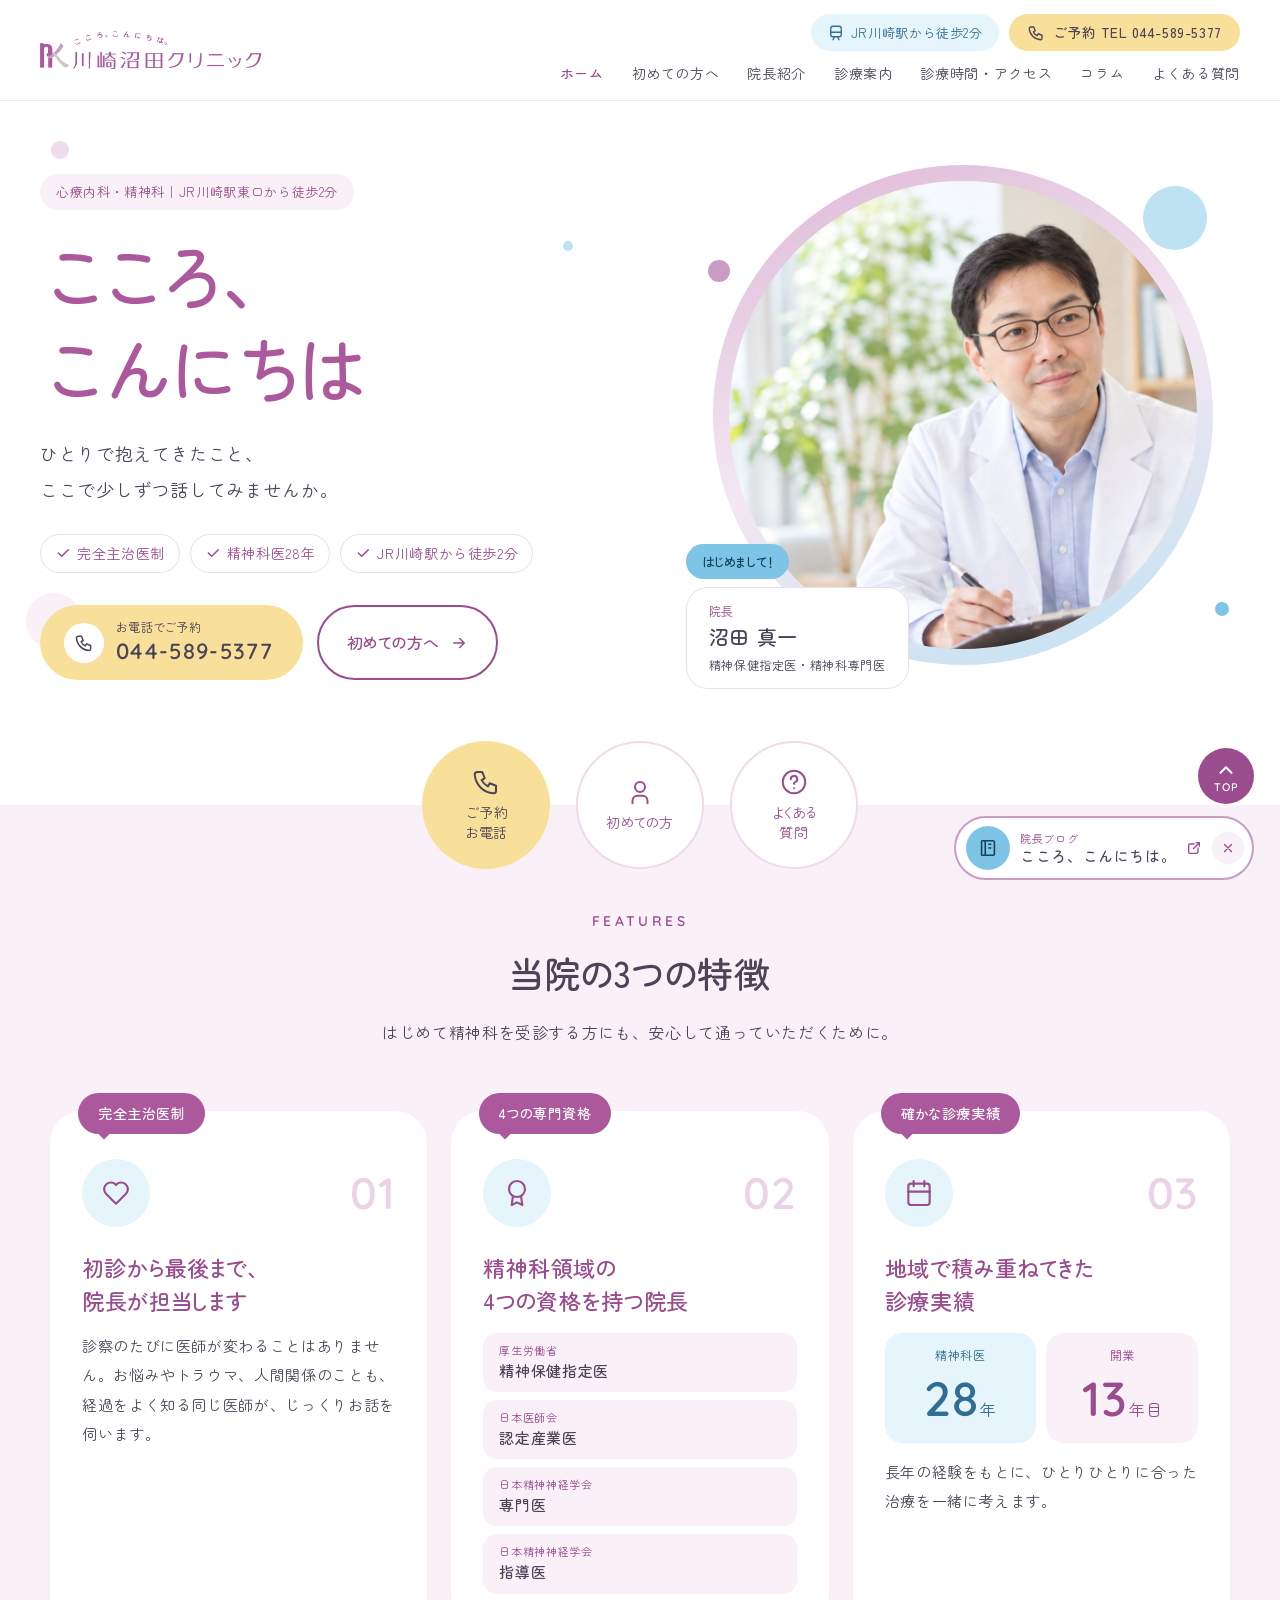
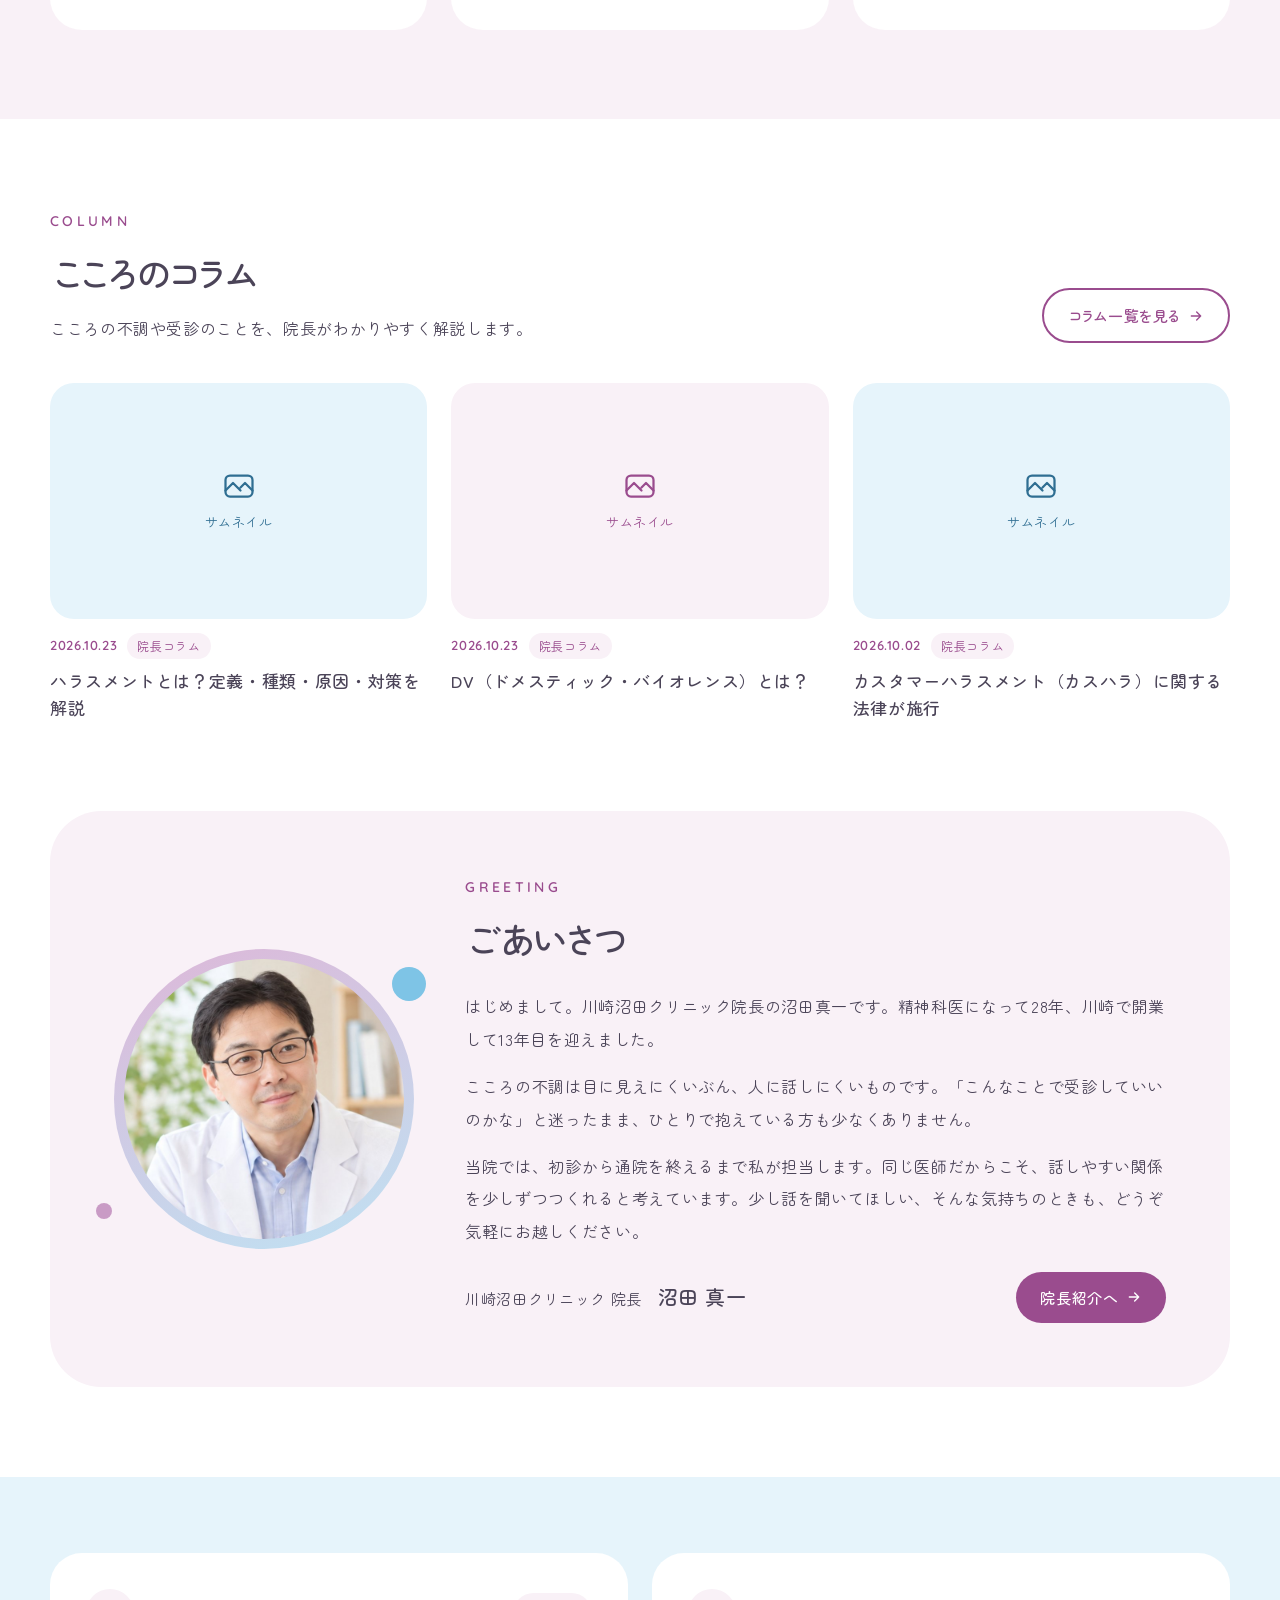
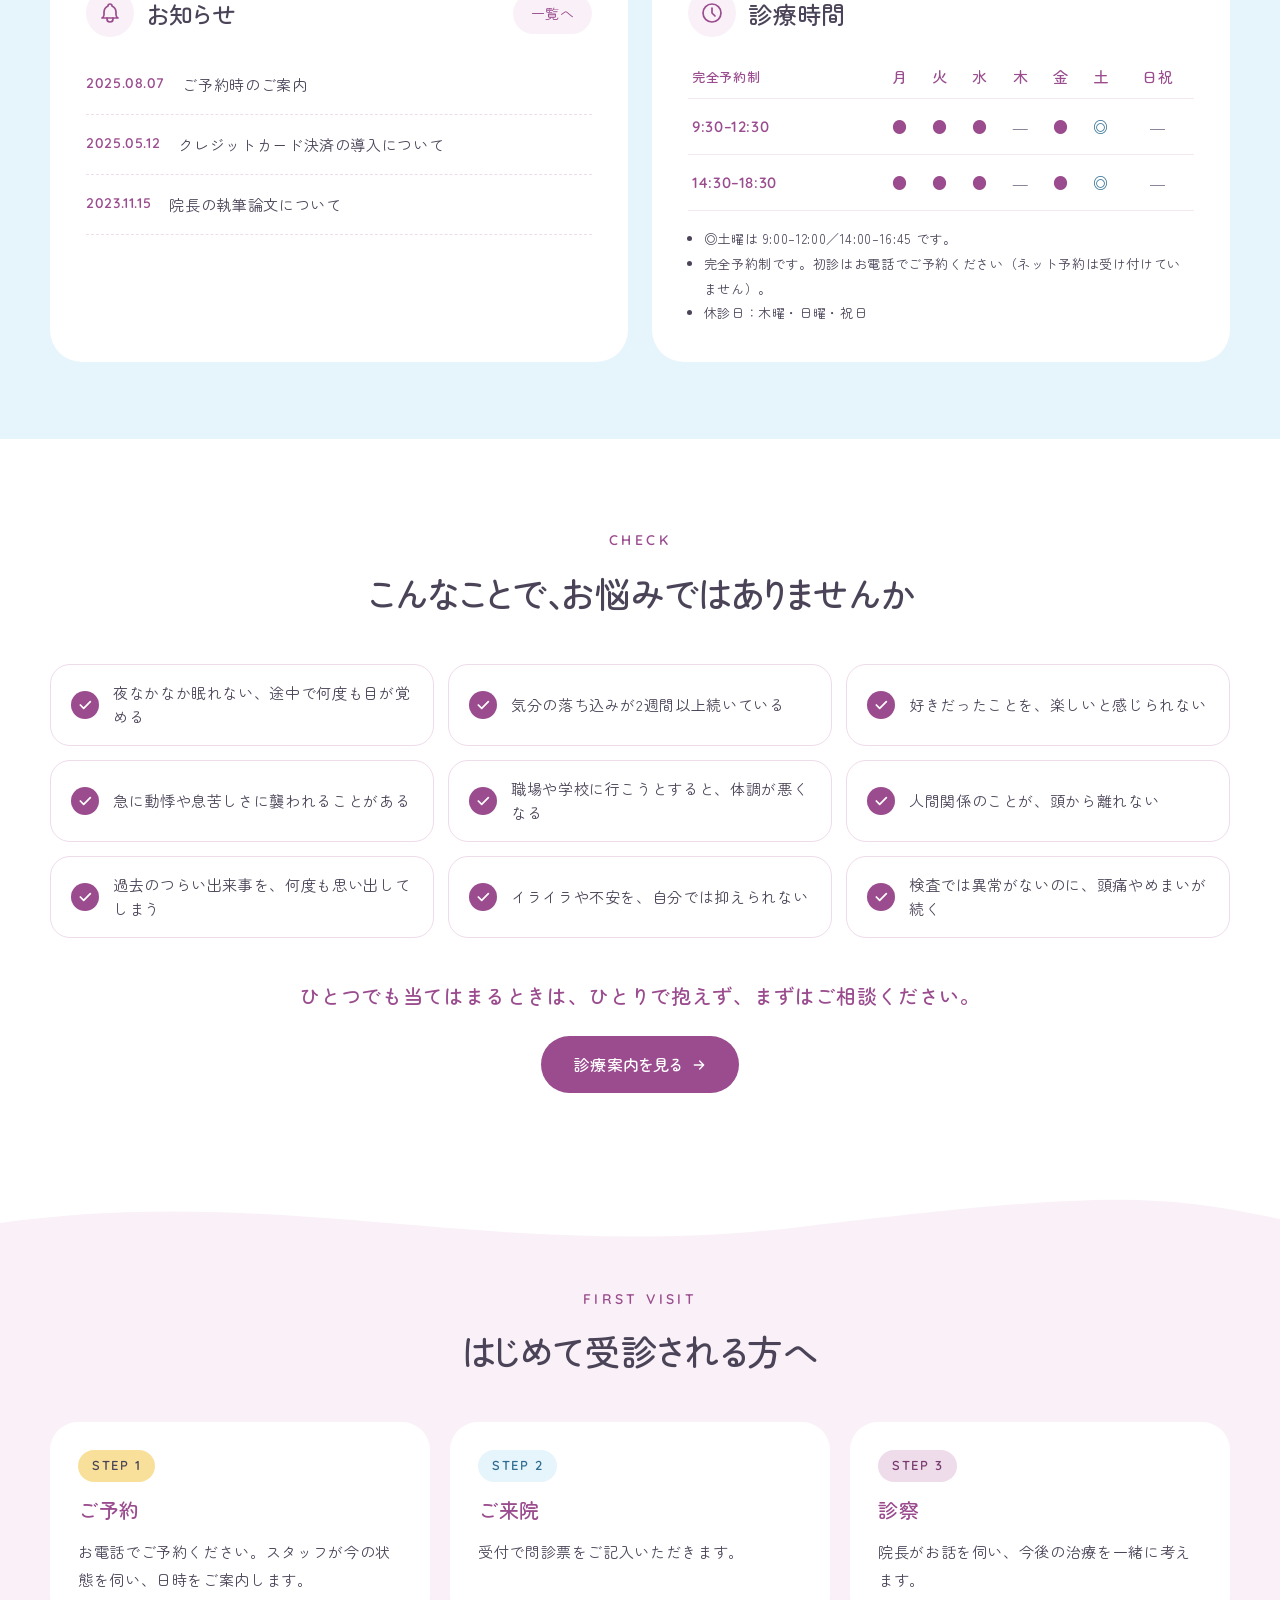
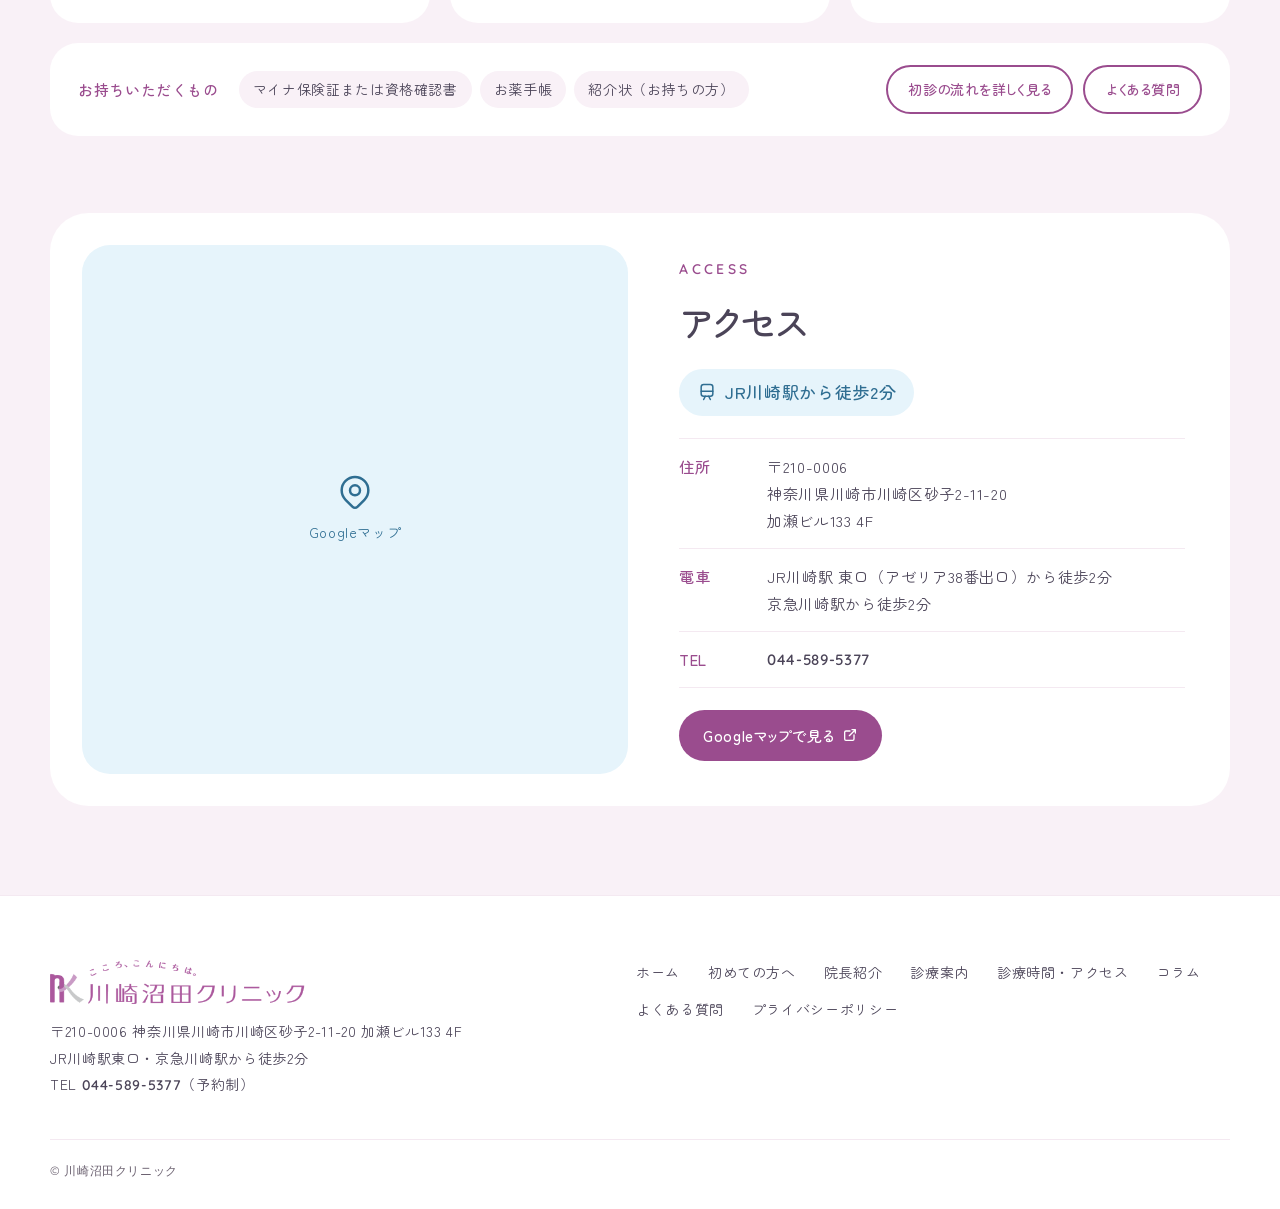
==== 001/index.html @ 69d173a0 "川崎沼田クリニック TOPページ デザイン案（001・004）を追加 Co-Authored-By: Claude Opus 5.5 <noreply@anthropic.com> Claude-Se" ====
<!doctype html>
<html lang="ja">
<head>
<meta charset="utf-8">
<meta name="viewport" content="width=device-width, initial-scale=1">
<meta name="robots" content="noindex, nofollow">
<title>川崎沼田デザイン001｜川崎沼田クリニック TOPページ案</title>
<link rel="preconnect" href="https://fonts.googleapis.com">
<link rel="stylesheet" href="https://fonts.googleapis.com/css2?family=Zen+Maru+Gothic:wght@400;500;700&amp;family=Quicksand:wght@500;600&amp;display=swap">
<style>
body{margin:0}
a{color:#9A4C8E}a:hover{color:#7A3B70}
.pc-only{display:flex}
.sp-only{display:none}
@container (max-width: 760px){.pc-only{display:none}.sp-only{display:inline-flex}}
.sw{position:relative;overflow:hidden;isolation:isolate;transition:color .35s ease,border-color .35s ease,box-shadow .35s ease}
.sw::before{content:"";position:absolute;inset:0;z-index:-1;background:#9A4C8E;border-radius:inherit;transform:scaleX(0);transform-origin:left center;transition:transform .45s cubic-bezier(.6,0,.2,1)}
.sw:hover::before,.sw:focus-visible::before{transform:scaleX(1)}
.sw:hover,.sw:focus-visible{color:#FFFFFF !important;border-color:#9A4C8E !important}
.sw-light::before{background:#FFFFFF}
.sw-light:hover,.sw-light:focus-visible{color:#9A4C8E !important;box-shadow:inset 0 0 0 2px #9A4C8E}
.arw,.arw-ext,.arw-up{transition:transform .35s ease}
.sw:hover .arw,.sw:focus-visible .arw{transform:translateX(6px)}
.sw:hover .arw-ext,.sw:focus-visible .arw-ext{transform:translate(3px,-3px)}
.sw:hover .arw-up,.sw:focus-visible .arw-up{transform:translateY(-4px)}
@media (prefers-reduced-motion: reduce){.sw::before,.sw,.arw,.arw-ext,.arw-up{transition:none}}
</style>
</head>
<body>
<div id="top" style="container-type: inline-size; font-family: 'Zen Maru Gothic', sans-serif; color: #4B4458; background: #FFFFFF; overflow-x: clip; line-height: 1.8; letter-spacing: 0.04em">

<header style="position: sticky; top: 0; z-index: 30; background: rgba(255,255,255,0.96); border-bottom: 1px solid #F4E9F1">
<div style="max-width: 1240px; margin: 0 auto; padding: 14px clamp(16px, 4cqi, 40px); display: flex; align-items: center; justify-content: space-between; gap: 16px">
<a href="#" style="display: flex; align-items: center; text-decoration: none; flex: 0 1 auto; min-width: 0"><img src="assets/img/logo.webp" alt="川崎沼田クリニック" style="display: block; height: clamp(34px, 3cqi, 44px); width: auto; max-width: 62cqi"></a>
<div class="pc-only" style="flex-direction: column; align-items: flex-end; gap: 10px">
<div style="display: flex; gap: 10px">
<span style="display: inline-flex; align-items: center; gap: 6px; padding: 6px 16px; border-radius: 999px; background: #E6F4FB; font-size: 13px; color: #2F6E92">
<svg width="18" height="18" viewBox="0 0 24 24" fill="none" stroke="currentColor" stroke-width="1.8" stroke-linecap="round" stroke-linejoin="round" aria-hidden="true"><rect x="5" y="3" width="14" height="14" rx="3"></rect><path d="M5 11h14"></path><path d="M8 21l2-4M16 21l-2-4"></path></svg>
JR川崎駅から徒歩2分</span>
<a class="sw" href="tel:0445895377" style="display: inline-flex; align-items: center; gap: 8px; padding: 6px 18px; border-radius: 999px; background: #F9E09A; font-size: 14px; font-weight: 500; color: #4B4458; text-decoration: none">
<svg width="18" height="18" viewBox="0 0 24 24" fill="none" stroke="currentColor" stroke-width="1.8" stroke-linecap="round" stroke-linejoin="round" aria-hidden="true"><path d="M5 4h4l2 5l-2.5 1.5a11 11 0 0 0 5 5l1.5-2.5l5 2v4a2 2 0 0 1-2 2a16 16 0 0 1-15-15a2 2 0 0 1 2-2"></path></svg>
<span style="white-space: nowrap">ご<span style="margin-right: -0.02em">予</span><span style="margin-right: -0.02em">約</span> TEL 044-589-5377</span></a>
</div>
<nav aria-label="グローバルナビ" style="display: flex; gap: 28px; font-size: 14px">
<a href="#" style="color: #9A4C8E; text-decoration: none; font-weight: 500">ホーム</a>
<a href="#" style="color: #4B4458; text-decoration: none">初めての方へ</a>
<a href="#" style="color: #4B4458; text-decoration: none">院長紹介</a>
<a href="#" style="color: #4B4458; text-decoration: none">診療案内</a>
<a href="#" style="color: #4B4458; text-decoration: none">診療時間・アクセス</a>
<a href="#" style="color: #4B4458; text-decoration: none">コラム</a>
<a href="#" style="color: #4B4458; text-decoration: none">よくある質問</a>
</nav>
</div>
<div class="sp-only" style="align-items: center; gap: 8px">
<a class="sw" href="tel:0445895377" aria-label="電話で予約する" style="width: 44px; height: 44px; border-radius: 50%; background: #F9E09A; color: #4B4458; display: flex; align-items: center; justify-content: center">
<svg width="20" height="20" viewBox="0 0 24 24" fill="none" stroke="currentColor" stroke-width="1.8" stroke-linecap="round" stroke-linejoin="round" aria-hidden="true"><path d="M5 4h4l2 5l-2.5 1.5a11 11 0 0 0 5 5l1.5-2.5l5 2v4a2 2 0 0 1-2 2a16 16 0 0 1-15-15a2 2 0 0 1 2-2"></path></svg>
</a>
<button type="button" aria-label="メニューを開く" style="width: 44px; height: 44px; border-radius: 50%; border: 0; background: #9A4C8E; color: #FFFFFF; display: flex; align-items: center; justify-content: center; cursor: pointer">
<svg width="20" height="20" viewBox="0 0 24 24" fill="none" stroke="currentColor" stroke-width="1.8" stroke-linecap="round" stroke-linejoin="round" aria-hidden="true"><path d="M4 7h16M4 12h16M4 17h16"></path></svg>
</button>
</div>
</div>
</header>

<section style="position: relative; padding: clamp(36px, 5cqi, 64px) 0 0">
<span aria-hidden="true" style="position: absolute; top: 40px; left: 4%; width: 18px; height: 18px; border-radius: 50%; background: #EEDCEA"></span>
<span aria-hidden="true" style="position: absolute; top: 140px; left: 44%; width: 10px; height: 10px; border-radius: 50%; background: #BFE2F3"></span>
<span aria-hidden="true" style="position: absolute; bottom: 220px; left: 2%; width: 56px; height: 56px; border-radius: 50%; background: #F9F1F7"></span>
<div style="max-width: 1240px; margin: 0 auto; padding: 0 clamp(20px, 4cqi, 40px); display: flex; flex-wrap: wrap-reverse; align-items: center; gap: clamp(28px, 4cqi, 56px)">
<div style="flex: 1 1 460px; min-width: 0; position: relative; z-index: 1">
<p style="margin: 0 0 18px; display: inline-flex; align-items: center; gap: 8px; padding: 6px 16px; border-radius: 999px; background: #F9F1F7; font-size: 13px; color: #9A4C8E">心療内科・精神科｜JR川崎駅東口から徒歩2分</p>
<h1 style="margin: 0; font-size: clamp(44px, 5.6cqi, 80px); font-weight: 500; line-height: 1.3; color: #AB589D; letter-spacing: 0.06em"><span style="display: inline-block; white-space: nowrap"><span><span style="margin-right: -0.13em">こ</span><span style="margin-left: -0.13em; margin-right: -0.13em">こ</span><span style="margin-left: -0.11em; margin-right: -0.12em">ろ</span><span style="margin-left: -0.03em; margin-right: -0.65em">、</span></span></span><br><span style="display: inline-block; white-space: nowrap"><span><span style="margin-right: -0.13em">こ</span><span style="margin-left: -0.06em; margin-right: -0.06em">ん</span><span style="margin-left: -0.09em; margin-right: -0.07em">に</span><span style="margin-left: -0.07em; margin-right: -0.12em">ち</span><span style="margin-left: -0.07em; margin-right: -0.05em">は</span></span></span></h1>
<p style="margin: 22px 0 0; font-size: clamp(16px, 1.4cqi, 19px); line-height: 2">ひとりで抱えてきたこと、<br>ここで少しずつ話してみませんか。</p>
<ul style="list-style: none; margin: 26px 0 0; padding: 0; display: flex; flex-wrap: wrap; gap: 10px">
<li style="display: inline-flex; align-items: center; gap: 6px; padding: 6px 14px; border-radius: 999px; background: #FFFFFF; border: 1.5px solid #EEDCEA; font-size: 14px; color: #9A4C8E"><svg width="16" height="16" viewBox="0 0 24 24" fill="none" stroke="currentColor" stroke-width="2.2" stroke-linecap="round" stroke-linejoin="round" aria-hidden="true"><path d="M5 12l5 5l10-10"></path></svg>完全主治医制</li>
<li style="display: inline-flex; align-items: center; gap: 6px; padding: 6px 14px; border-radius: 999px; background: #FFFFFF; border: 1.5px solid #EEDCEA; font-size: 14px; color: #9A4C8E"><svg width="16" height="16" viewBox="0 0 24 24" fill="none" stroke="currentColor" stroke-width="2.2" stroke-linecap="round" stroke-linejoin="round" aria-hidden="true"><path d="M5 12l5 5l10-10"></path></svg>精神科医28年</li>
<li style="display: inline-flex; align-items: center; gap: 6px; padding: 6px 14px; border-radius: 999px; background: #FFFFFF; border: 1.5px solid #EEDCEA; font-size: 14px; color: #9A4C8E"><svg width="16" height="16" viewBox="0 0 24 24" fill="none" stroke="currentColor" stroke-width="2.2" stroke-linecap="round" stroke-linejoin="round" aria-hidden="true"><path d="M5 12l5 5l10-10"></path></svg>JR川崎駅から徒歩2分</li>
</ul>
<div style="margin-top: 32px; display: flex; flex-wrap: wrap; gap: 14px">
<a class="sw" href="tel:0445895377" style="display: inline-flex; align-items: center; gap: 12px; padding: 14px 30px 14px 24px; border-radius: 999px; background: #F9E09A; color: #4B4458; text-decoration: none">
<span style="width: 40px; height: 40px; border-radius: 50%; background: #FFFFFF; color: #4B4458; display: flex; align-items: center; justify-content: center"><svg width="20" height="20" viewBox="0 0 24 24" fill="none" stroke="currentColor" stroke-width="1.8" stroke-linecap="round" stroke-linejoin="round" aria-hidden="true"><path d="M5 4h4l2 5l-2.5 1.5a11 11 0 0 0 5 5l1.5-2.5l5 2v4a2 2 0 0 1-2 2a16 16 0 0 1-15-15a2 2 0 0 1 2-2"></path></svg></span>
<span style="display: flex; flex-direction: column; line-height: 1.4"><span style="font-size: 12px"><span style="white-space: nowrap"><span style="margin-right: -0.05em">お</span>電話<span style="margin-left: -0.06em">で</span><span style="margin-left: -0.12em">ご</span><span style="margin-right: -0.02em">予</span><span style="margin-right: -0.02em">約</span></span></span><span style="font-family: 'Quicksand', sans-serif; font-size: 22px; font-weight: 600; letter-spacing: 0.06em">044-589-5377</span></span>
</a>
<a class="sw" href="#" style="display: inline-flex; align-items: center; gap: 10px; padding: 14px 28px; border-radius: 999px; border: 2px solid #9A4C8E; color: #9A4C8E; text-decoration: none; font-size: 16px; font-weight: 500"><span style="white-space: nowrap"><span style="margin-right: -0.02em">初</span><span style="margin-left: -0.06em; margin-right: -0.07em">め</span><span style="margin-left: -0.06em; margin-right: -0.09em">て</span><span style="margin-left: -0.05em; margin-right: -0.06em">の</span>方<span style="margin-left: -0.02em; margin-right: -0.02em">へ</span></span><svg class="arw" width="18" height="18" viewBox="0 0 24 24" fill="none" stroke="currentColor" stroke-width="2" stroke-linecap="round" stroke-linejoin="round" aria-hidden="true"><path d="M5 12h14M13 18l6-6M13 6l6 6"></path></svg></a>
</div>
</div>
<div style="flex: 1 1 420px; min-width: 0; position: relative; display: flex; justify-content: center; padding-bottom: 24px">
<span aria-hidden="true" style="position: absolute; top: 4%; right: 6%; width: 64px; height: 64px; border-radius: 50%; background: #BFE2F3"></span>
<span aria-hidden="true" style="position: absolute; top: 18%; left: 4%; width: 22px; height: 22px; border-radius: 50%; background: #C99BC5"></span>
<span aria-hidden="true" style="position: absolute; bottom: 14%; right: 2%; width: 14px; height: 14px; border-radius: 50%; background: #7EC4E6"></span>
<div style="width: min(500px, 100%); aspect-ratio: 1 / 1; border-radius: 50%; background: linear-gradient(160deg, #DDB7D8 0%, #F4E7F2 50%, #BFE2F3 100%); padding: 16px; box-sizing: border-box">
<img src="assets/img/director-fv.jpg" alt="院長 沼田真一の写真" style="display: block; width: 100%; height: 100%; border-radius: 50%; object-fit: cover; object-position: 50% 30%">
</div>
<div style="position: absolute; left: 0; bottom: 0; display: flex; flex-direction: column; align-items: flex-start; gap: 8px">
<span style="position: relative; padding: 6px 16px; border-radius: 999px; background: #7EC4E6; color: #17405A; font-size: 13px; font-weight: 500"><span style="white-space: nowrap"><span style="margin-right: -0.05em">は</span><span style="margin-left: -0.20em; margin-right: -0.10em">じ</span><span style="margin-left: -0.06em; margin-right: -0.07em">め</span><span style="margin-left: -0.15em; margin-right: -0.14em">ま</span><span style="margin-left: -0.20em; margin-right: -0.10em">し</span><span style="margin-left: -0.06em; margin-right: -0.09em">て</span><span style="margin-left: -0.31em; margin-right: -0.31em">！</span></span></span>
<div style="padding: 14px 22px; border-radius: 22px; background: #FFFFFF; border: 1.5px solid #EEDCEA; line-height: 1.5">
<p style="margin: 0; font-size: 12px; color: #9A4C8E">院長</p>
<p style="margin: 2px 0 0; font-size: 20px; font-weight: 500">沼田 真一</p>
<p style="margin: 4px 0 0; font-size: 12px">精神保健指定医・精神科専門医</p>
</div>
</div>
</div>
</div>
<nav aria-label="よく使うリンク" style="position: relative; z-index: 2; margin: clamp(36px, 4cqi, 56px) 0 0; padding: 0 16px; display: flex; justify-content: center; gap: clamp(12px, 2cqi, 28px); background: linear-gradient(to bottom, #FFFFFF 50%, #F9F1F7 50%)">
<a class="sw" href="tel:0445895377" style="width: clamp(100px, 10cqi, 140px); aspect-ratio: 1 / 1; border-radius: 50%; background: #F9E09A; color: #4B4458; text-decoration: none; display: flex; flex-direction: column; align-items: center; justify-content: center; gap: 6px; font-size: clamp(12px, 1.1cqi, 15px); line-height: 1.4; text-align: center">
<svg width="30" height="30" viewBox="0 0 24 24" fill="none" stroke="currentColor" stroke-width="1.6" stroke-linecap="round" stroke-linejoin="round" aria-hidden="true"><path d="M5 4h4l2 5l-2.5 1.5a11 11 0 0 0 5 5l1.5-2.5l5 2v4a2 2 0 0 1-2 2a16 16 0 0 1-15-15a2 2 0 0 1 2-2"></path></svg><span style="display: block; text-align: center; line-height: 1.4"><span style="white-space: nowrap">ご<span style="margin-right: -0.02em">予</span><span style="margin-right: -0.02em">約</span></span><br><span style="white-space: nowrap"><span style="margin-right: -0.05em">お</span>電話</span></span></a>
<a class="sw" href="#" style="width: clamp(100px, 10cqi, 140px); aspect-ratio: 1 / 1; border-radius: 50%; background: #FFFFFF; border: 2px solid #EEDCEA; color: #9A4C8E; text-decoration: none; display: flex; flex-direction: column; align-items: center; justify-content: center; gap: 6px; font-size: clamp(12px, 1.1cqi, 15px); line-height: 1.4; text-align: center; box-sizing: border-box">
<svg width="30" height="30" viewBox="0 0 24 24" fill="none" stroke="currentColor" stroke-width="1.6" stroke-linecap="round" stroke-linejoin="round" aria-hidden="true"><circle cx="12" cy="8" r="4"></circle><path d="M6 21v-2a4 4 0 0 1 4-4h4a4 4 0 0 1 4 4v2"></path></svg><span style="white-space: nowrap"><span style="margin-right: -0.02em">初</span><span style="margin-left: -0.06em; margin-right: -0.07em">め</span><span style="margin-left: -0.06em; margin-right: -0.09em">て</span><span style="margin-left: -0.05em; margin-right: -0.06em">の</span>方</span></a>
<a class="sw" href="#" style="width: clamp(100px, 10cqi, 140px); aspect-ratio: 1 / 1; border-radius: 50%; background: #FFFFFF; border: 2px solid #EEDCEA; color: #9A4C8E; text-decoration: none; display: flex; flex-direction: column; align-items: center; justify-content: center; gap: 6px; font-size: clamp(12px, 1.1cqi, 15px); line-height: 1.4; text-align: center; box-sizing: border-box">
<svg width="30" height="30" viewBox="0 0 24 24" fill="none" stroke="currentColor" stroke-width="1.6" stroke-linecap="round" stroke-linejoin="round" aria-hidden="true"><circle cx="12" cy="12" r="9"></circle><path d="M12 17v.01M12 13.5a1.5 1.5 0 0 1 1-1.4a2.6 2.6 0 1 0-3.6-2.4"></path></svg><span style="display: block; text-align: center; line-height: 1.4"><span style="white-space: nowrap"><span style="margin-right: -0.11em">よ</span><span style="margin-left: -0.20em; margin-right: -0.22em">く</span><span style="margin-left: -0.06em; margin-right: -0.06em">あ</span><span style="margin-left: -0.12em; margin-right: -0.14em">る</span></span><br><span style="white-space: nowrap">質<span style="margin-left: -0.02em; margin-right: -0.02em">問</span></span></span></a>
</nav>
</section>

<section style="background: #F9F1F7; padding: 40px 0 clamp(72px, 7cqi, 112px)">
<div style="max-width: 1180px; margin: 0 auto; padding: 0 clamp(20px, 4cqi, 40px)">
<div style="text-align: center">
<p style="margin: 0; font-family: 'Quicksand', sans-serif; font-size: 14px; font-weight: 600; letter-spacing: 0.24em; color: #9A4C8E">FEATURES</p>
<h2 style="margin: 6px 0 0; font-size: clamp(26px, 2.8cqi, 38px); font-weight: 500; color: #4B4458"><span><span style="margin-right: -0.04em">当</span><span style="margin-left: -0.02em">院</span><span style="margin-left: -0.05em; margin-right: -0.06em">の</span>3<span style="margin-left: -0.04em; margin-right: -0.07em">つ</span><span style="margin-left: -0.05em; margin-right: -0.06em">の</span>特徴</span></h2>
<p style="margin: 14px 0 0; font-size: 16px">はじめて精神科を受診する方にも、安心して通っていただくために。</p>
</div>
<div style="margin-top: 64px; display: flex; flex-wrap: wrap; gap: 48px 24px">
<article style="flex: 1 1 300px; min-width: 0; position: relative; background: #FFFFFF; border-radius: 32px; padding: 48px 32px 36px">
<span style="position: absolute; top: -18px; left: 28px; padding: 8px 20px; border-radius: 999px; background: #AB589D; color: #FFFFFF; font-size: 14px; font-weight: 500"><span style="white-space: nowrap">完全主治<span style="margin-left: -0.02em">医</span><span style="margin-right: -0.02em">制</span></span></span>
<span aria-hidden="true" style="position: absolute; top: 14px; left: 48px; width: 12px; height: 12px; background: #AB589D; transform: rotate(45deg)"></span>
<div style="display: flex; align-items: center; justify-content: space-between">
<span style="width: 68px; height: 68px; border-radius: 50%; background: #E6F4FB; color: #9A4C8E; display: flex; align-items: center; justify-content: center"><svg width="32" height="32" viewBox="0 0 24 24" fill="none" stroke="currentColor" stroke-width="1.6" stroke-linecap="round" stroke-linejoin="round" aria-hidden="true"><path d="M19.5 12.6L12 20l-7.5-7.4A5 5 0 1 1 12 6a5 5 0 1 1 7.5 6.6"></path></svg></span>
<span style="font-family: 'Quicksand', sans-serif; font-size: 44px; font-weight: 600; color: #EBD3E7; line-height: 1">01</span>
</div>
<h3 style="margin: 24px 0 0; font-size: 22px; font-weight: 500; line-height: 1.5; color: #9A4C8E"><span><span style="margin-right: -0.02em">初</span>診<span style="margin-left: -0.04em; margin-right: -0.02em">か</span><span style="margin-left: -0.15em; margin-right: -0.13em">ら</span>最後<span style="margin-left: -0.15em; margin-right: -0.14em">ま</span><span style="margin-left: -0.06em">で</span><span style="margin-left: -0.03em; margin-right: -0.65em">、</span></span><br><span>院長<span style="margin-left: -0.04em">が</span>担<span style="margin-left: -0.03em; margin-right: -0.04em">当</span><span style="margin-left: -0.20em; margin-right: -0.10em">し</span><span style="margin-left: -0.15em; margin-right: -0.14em">ま</span><span style="margin-right: -0.02em">す</span></span></h3>
<p style="margin: 14px 0 0; font-size: 15px; line-height: 1.95">診察のたびに医師が変わることはありません。お悩みやトラウマ、人間関係のことも、経過をよく知る同じ医師が、じっくりお話を伺います。</p>
</article>
<article style="flex: 1 1 300px; min-width: 0; position: relative; background: #FFFFFF; border-radius: 32px; padding: 48px 32px 36px">
<span style="position: absolute; top: -18px; left: 28px; padding: 8px 20px; border-radius: 999px; background: #AB589D; color: #FFFFFF; font-size: 14px; font-weight: 500"><span style="white-space: nowrap">4<span style="margin-left: -0.04em; margin-right: -0.07em">つ</span><span style="margin-left: -0.05em; margin-right: -0.06em">の</span>専<span style="margin-left: -0.02em; margin-right: -0.02em">門</span>資格</span></span>
<span aria-hidden="true" style="position: absolute; top: 14px; left: 48px; width: 12px; height: 12px; background: #AB589D; transform: rotate(45deg)"></span>
<div style="display: flex; align-items: center; justify-content: space-between">
<span style="width: 68px; height: 68px; border-radius: 50%; background: #E6F4FB; color: #9A4C8E; display: flex; align-items: center; justify-content: center"><svg width="32" height="32" viewBox="0 0 24 24" fill="none" stroke="currentColor" stroke-width="1.6" stroke-linecap="round" stroke-linejoin="round" aria-hidden="true"><circle cx="12" cy="9" r="6"></circle><path d="M9 14.2L8 21l4-2l4 2l-1-6.8"></path></svg></span>
<span style="font-family: 'Quicksand', sans-serif; font-size: 44px; font-weight: 600; color: #EBD3E7; line-height: 1">02</span>
</div>
<h3 style="margin: 24px 0 0; font-size: 22px; font-weight: 500; line-height: 1.5; color: #9A4C8E"><span>精<span style="margin-right: -0.02em">神</span>科領域<span style="margin-left: -0.05em; margin-right: -0.06em">の</span></span><br><span>4<span style="margin-left: -0.04em; margin-right: -0.07em">つ</span><span style="margin-left: -0.05em; margin-right: -0.06em">の</span>資格<span style="margin-left: -0.07em; margin-right: -0.08em">を</span>持<span style="margin-left: -0.04em; margin-right: -0.07em">つ</span><span style="margin-left: -0.02em">院</span>長</span></h3>
<ul style="list-style: none; margin: 16px 0 0; padding: 0; display: flex; flex-direction: column; gap: 8px">
<li style="padding: 10px 16px; border-radius: 14px; background: #F9F1F7; line-height: 1.45"><span style="display: block; font-size: 11px; color: #9A4C8E">厚生労働省</span><span style="font-size: 15px; font-weight: 500">精神保健指定医</span></li>
<li style="padding: 10px 16px; border-radius: 14px; background: #F9F1F7; line-height: 1.45"><span style="display: block; font-size: 11px; color: #9A4C8E">日本医師会</span><span style="font-size: 15px; font-weight: 500">認定産業医</span></li>
<li style="padding: 10px 16px; border-radius: 14px; background: #F9F1F7; line-height: 1.45"><span style="display: block; font-size: 11px; color: #9A4C8E">日本精神神経学会</span><span style="font-size: 15px; font-weight: 500">専門医</span></li>
<li style="padding: 10px 16px; border-radius: 14px; background: #F9F1F7; line-height: 1.45"><span style="display: block; font-size: 11px; color: #9A4C8E">日本精神神経学会</span><span style="font-size: 15px; font-weight: 500">指導医</span></li>
</ul>
</article>
<article style="flex: 1 1 300px; min-width: 0; position: relative; background: #FFFFFF; border-radius: 32px; padding: 48px 32px 36px">
<span style="position: absolute; top: -18px; left: 28px; padding: 8px 20px; border-radius: 999px; background: #AB589D; color: #FFFFFF; font-size: 14px; font-weight: 500"><span style="white-space: nowrap">確<span style="margin-left: -0.04em; margin-right: -0.02em">か</span><span style="margin-left: -0.06em; margin-right: -0.08em">な</span>診療実績</span></span>
<span aria-hidden="true" style="position: absolute; top: 14px; left: 48px; width: 12px; height: 12px; background: #AB589D; transform: rotate(45deg)"></span>
<div style="display: flex; align-items: center; justify-content: space-between">
<span style="width: 68px; height: 68px; border-radius: 50%; background: #E6F4FB; color: #9A4C8E; display: flex; align-items: center; justify-content: center"><svg width="32" height="32" viewBox="0 0 24 24" fill="none" stroke="currentColor" stroke-width="1.6" stroke-linecap="round" stroke-linejoin="round" aria-hidden="true"><path d="M4 7a2 2 0 0 1 2-2h12a2 2 0 0 1 2 2v12a2 2 0 0 1-2 2H6a2 2 0 0 1-2-2z"></path><path d="M16 3v4M8 3v4M4 11h16"></path></svg></span>
<span style="font-family: 'Quicksand', sans-serif; font-size: 44px; font-weight: 600; color: #EBD3E7; line-height: 1">03</span>
</div>
<h3 style="margin: 24px 0 0; font-size: 22px; font-weight: 500; line-height: 1.5; color: #9A4C8E"><span>地域<span style="margin-left: -0.06em">で</span>積<span style="margin-left: -0.04em; margin-right: -0.04em">み</span>重<span style="margin-left: -0.02em; margin-right: -0.02em">ね</span><span style="margin-left: -0.06em; margin-right: -0.09em">て</span><span style="margin-left: -0.15em; margin-right: -0.16em">き</span><span style="margin-left: -0.07em; margin-right: -0.07em">た</span></span><br>診療実績</h3>
<div style="margin-top: 16px; display: flex; gap: 10px">
<div style="flex: 1 1 0; padding: 14px 10px; border-radius: 18px; background: #E6F4FB; text-align: center; line-height: 1.3">
<p style="margin: 0; font-size: 12px; color: #2F6E92">精神科医</p>
<p style="margin: 4px 0 0; color: #2F6E92"><span style="font-family: 'Quicksand', sans-serif; font-size: 48px; font-weight: 600">28</span><span style="font-size: 16px; margin-left: 2px">年</span></p>
</div>
<div style="flex: 1 1 0; padding: 14px 10px; border-radius: 18px; background: #F9F1F7; text-align: center; line-height: 1.3">
<p style="margin: 0; font-size: 12px; color: #9A4C8E">開業</p>
<p style="margin: 4px 0 0; color: #9A4C8E"><span style="font-family: 'Quicksand', sans-serif; font-size: 48px; font-weight: 600">13</span><span style="font-size: 16px; margin-left: 2px">年目</span></p>
</div>
</div>
<p style="margin: 14px 0 0; font-size: 15px; line-height: 1.95">長年の経験をもとに、ひとりひとりに合った治療を一緒に考えます。</p>
</article>
</div>
</div>
</section>

<section style="padding: clamp(72px, 7cqi, 112px) 0">
<div style="max-width: 1180px; margin: 0 auto; padding: 0 clamp(20px, 4cqi, 40px)">
<div style="display: flex; flex-wrap: wrap; align-items: flex-end; justify-content: space-between; gap: 20px">
<div>
<p style="margin: 0; font-family: 'Quicksand', sans-serif; font-size: 14px; font-weight: 600; letter-spacing: 0.24em; color: #9A4C8E">COLUMN</p>
<h2 style="margin: 6px 0 0; font-size: clamp(26px, 2.8cqi, 38px); font-weight: 500"><span><span style="margin-right: -0.13em">こ</span><span style="margin-left: -0.13em; margin-right: -0.13em">こ</span><span style="margin-left: -0.11em; margin-right: -0.12em">ろ</span><span style="margin-left: -0.05em; margin-right: -0.06em">の</span><span style="margin-left: -0.11em; margin-right: -0.12em">コ</span><span style="margin-left: -0.13em; margin-right: -0.13em">ラ</span><span style="margin-left: -0.05em; margin-right: -0.07em">ム</span></span></h2>
<p style="margin: 10px 0 0; font-size: 16px">こころの不調や受診のことを、院長がわかりやすく解説します。</p>
</div>
<a class="sw" href="#" style="display: inline-flex; align-items: center; gap: 8px; padding: 12px 24px; border-radius: 999px; border: 2px solid #9A4C8E; color: #9A4C8E; text-decoration: none; font-size: 15px; font-weight: 500"><span style="white-space: nowrap"><span style="margin-right: -0.12em">コ</span><span style="margin-left: -0.13em; margin-right: -0.13em">ラ</span><span style="margin-left: -0.05em; margin-right: -0.07em">ム</span>一覧<span style="margin-left: -0.07em; margin-right: -0.08em">を</span>見<span style="margin-left: -0.12em; margin-right: -0.14em">る</span></span><svg class="arw" width="16" height="16" viewBox="0 0 24 24" fill="none" stroke="currentColor" stroke-width="2" stroke-linecap="round" stroke-linejoin="round" aria-hidden="true"><path d="M5 12h14M13 18l6-6M13 6l6 6"></path></svg></a>
</div>
<div style="margin-top: 40px; display: flex; flex-wrap: wrap; gap: 28px 24px">
<a href="#" style="flex: 1 1 280px; min-width: 0; color: #4B4458; text-decoration: none">
<div style="aspect-ratio: 16 / 10; border-radius: 24px; background: #E6F4FB; display: flex; flex-direction: column; align-items: center; justify-content: center; gap: 6px; color: #2F6E92; font-size: 13px"><svg width="36" height="36" viewBox="0 0 24 24" fill="none" stroke="currentColor" stroke-width="1.5" stroke-linecap="round" stroke-linejoin="round" aria-hidden="true"><rect x="3" y="5" width="18" height="14" rx="3"></rect><path d="M3 15l5-5l5 5M13 13l3-3l5 5"></path></svg>サムネイル</div>
<div style="margin-top: 14px; display: flex; align-items: center; gap: 10px"><span style="font-family: 'Quicksand', sans-serif; font-size: 13px; font-weight: 600; color: #9A4C8E">2026.10.23</span><span style="padding: 2px 10px; border-radius: 999px; background: #F9F1F7; font-size: 12px; color: #9A4C8E">院長コラム</span></div>
<p style="margin: 8px 0 0; font-size: 17px; font-weight: 500; line-height: 1.6">ハラスメントとは？定義・種類・原因・対策を解説</p>
</a>
<a href="#" style="flex: 1 1 280px; min-width: 0; color: #4B4458; text-decoration: none">
<div style="aspect-ratio: 16 / 10; border-radius: 24px; background: #F9F1F7; display: flex; flex-direction: column; align-items: center; justify-content: center; gap: 6px; color: #9A4C8E; font-size: 13px"><svg width="36" height="36" viewBox="0 0 24 24" fill="none" stroke="currentColor" stroke-width="1.5" stroke-linecap="round" stroke-linejoin="round" aria-hidden="true"><rect x="3" y="5" width="18" height="14" rx="3"></rect><path d="M3 15l5-5l5 5M13 13l3-3l5 5"></path></svg>サムネイル</div>
<div style="margin-top: 14px; display: flex; align-items: center; gap: 10px"><span style="font-family: 'Quicksand', sans-serif; font-size: 13px; font-weight: 600; color: #9A4C8E">2026.10.23</span><span style="padding: 2px 10px; border-radius: 999px; background: #F9F1F7; font-size: 12px; color: #9A4C8E">院長コラム</span></div>
<p style="margin: 8px 0 0; font-size: 17px; font-weight: 500; line-height: 1.6">DV（ドメスティック・バイオレンス）とは？</p>
</a>
<a href="#" style="flex: 1 1 280px; min-width: 0; color: #4B4458; text-decoration: none">
<div style="aspect-ratio: 16 / 10; border-radius: 24px; background: #E6F4FB; display: flex; flex-direction: column; align-items: center; justify-content: center; gap: 6px; color: #2F6E92; font-size: 13px"><svg width="36" height="36" viewBox="0 0 24 24" fill="none" stroke="currentColor" stroke-width="1.5" stroke-linecap="round" stroke-linejoin="round" aria-hidden="true"><rect x="3" y="5" width="18" height="14" rx="3"></rect><path d="M3 15l5-5l5 5M13 13l3-3l5 5"></path></svg>サムネイル</div>
<div style="margin-top: 14px; display: flex; align-items: center; gap: 10px"><span style="font-family: 'Quicksand', sans-serif; font-size: 13px; font-weight: 600; color: #9A4C8E">2026.10.02</span><span style="padding: 2px 10px; border-radius: 999px; background: #F9F1F7; font-size: 12px; color: #9A4C8E">院長コラム</span></div>
<p style="margin: 8px 0 0; font-size: 17px; font-weight: 500; line-height: 1.6">カスタマーハラスメント（カスハラ）に関する法律が施行</p>
</a>
</div>
</div>
</section>

<section style="padding: 0 0 clamp(72px, 7cqi, 112px)">
<div style="max-width: 1180px; margin: 0 auto; padding: 0 clamp(20px, 4cqi, 40px)">
<div style="background: #F9F1F7; border-radius: clamp(32px, 4cqi, 56px); padding: clamp(36px, 5cqi, 64px) clamp(24px, 5cqi, 72px); display: flex; flex-wrap: wrap; align-items: center; gap: clamp(28px, 4cqi, 64px)">
<div style="flex: 0 1 300px; margin: 0 auto; position: relative">
<div style="width: min(300px, 70cqi); aspect-ratio: 1 / 1; border-radius: 50%; background: linear-gradient(160deg, #DDB7D8 0%, #BFE2F3 100%); padding: 10px; box-sizing: border-box"><img src="assets/img/director-greeting.jpg" alt="院長 沼田真一の写真" style="display: block; width: 100%; height: 100%; border-radius: 50%; object-fit: cover"></div>
<span aria-hidden="true" style="position: absolute; top: 6%; right: -4%; width: 34px; height: 34px; border-radius: 50%; background: #7EC4E6"></span>
<span aria-hidden="true" style="position: absolute; bottom: 10%; left: -6%; width: 16px; height: 16px; border-radius: 50%; background: #C99BC5"></span>
</div>
<div style="flex: 1 1 420px; min-width: 0">
<p style="margin: 0; font-family: 'Quicksand', sans-serif; font-size: 14px; font-weight: 600; letter-spacing: 0.24em; color: #9A4C8E">GREETING</p>
<h2 style="margin: 6px 0 0; font-size: clamp(26px, 2.8cqi, 38px); font-weight: 500"><span>ご<span style="margin-left: -0.06em; margin-right: -0.06em">あ</span><span style="margin-left: -0.06em; margin-right: -0.04em">い</span><span style="margin-left: -0.11em; margin-right: -0.15em">さ</span><span style="margin-left: -0.04em; margin-right: -0.07em">つ</span></span></h2>
<div style="margin-top: 20px; font-size: 16px; line-height: 2.05; display: flex; flex-direction: column; gap: 14px">
<p style="margin: 0">はじめまして。川崎沼田クリニック院長の沼田真一です。精神科医になって28年、川崎で開業して13年目を迎えました。</p>
<p style="margin: 0">こころの不調は目に見えにくいぶん、人に話しにくいものです。「こんなことで受診していいのかな」と迷ったまま、ひとりで抱えている方も少なくありません。</p>
<p style="margin: 0">当院では、初診から通院を終えるまで私が担当します。同じ医師だからこそ、話しやすい関係を少しずつつくれると考えています。少し話を聞いてほしい、そんな気持ちのときも、どうぞ気軽にお越しください。</p>
</div>
<div style="margin-top: 24px; display: flex; flex-wrap: wrap; align-items: center; justify-content: space-between; gap: 16px">
<p style="margin: 0; font-size: 15px">川崎沼田クリニック 院長　<span style="font-size: 20px; font-weight: 500">沼田 真一</span></p>
<a class="sw sw-light" href="#" style="display: inline-flex; align-items: center; gap: 8px; padding: 12px 24px; border-radius: 999px; background: #9A4C8E; color: #FFFFFF; text-decoration: none; font-size: 15px; font-weight: 500"><span style="white-space: nowrap">院長紹介<span style="margin-left: -0.02em; margin-right: -0.02em">へ</span></span><svg class="arw" width="16" height="16" viewBox="0 0 24 24" fill="none" stroke="currentColor" stroke-width="2" stroke-linecap="round" stroke-linejoin="round" aria-hidden="true"><path d="M5 12h14M13 18l6-6M13 6l6 6"></path></svg></a>
</div>
</div>
</div>
</div>
</section>

<section style="background: #E6F4FB; padding: clamp(64px, 6cqi, 96px) 0">
<div style="max-width: 1180px; margin: 0 auto; padding: 0 clamp(20px, 4cqi, 40px); display: flex; flex-wrap: wrap; gap: 24px">
<div style="flex: 1 1 420px; min-width: 0; background: #FFFFFF; border-radius: 32px; padding: clamp(24px, 3cqi, 36px)">
<div style="display: flex; align-items: center; justify-content: space-between; gap: 12px">
<h2 style="margin: 0; display: flex; align-items: center; gap: 12px; font-size: 24px; font-weight: 500"><span style="width: 48px; height: 48px; border-radius: 50%; background: #F9F1F7; color: #9A4C8E; display: flex; align-items: center; justify-content: center"><svg width="24" height="24" viewBox="0 0 24 24" fill="none" stroke="currentColor" stroke-width="1.7" stroke-linecap="round" stroke-linejoin="round" aria-hidden="true"><path d="M10 5a2 2 0 1 1 4 0a7 7 0 0 1 4 6v3a4 4 0 0 0 2 3H4a4 4 0 0 0 2-3v-3a7 7 0 0 1 4-6"></path><path d="M9 17v1a3 3 0 0 0 6 0v-1"></path></svg></span><span style="white-space: nowrap"><span style="margin-right: -0.05em">お</span><span style="margin-right: -0.02em">知</span><span style="margin-left: -0.15em; margin-right: -0.13em">ら</span><span style="margin-right: -0.02em">せ</span></span></h2>
<a class="sw" href="#" style="padding: 8px 18px; border-radius: 999px; background: #F9F1F7; color: #9A4C8E; text-decoration: none; font-size: 14px"><span style="white-space: nowrap">一覧<span style="margin-left: -0.02em; margin-right: -0.02em">へ</span></span></a>
</div>
<ul style="list-style: none; margin: 18px 0 0; padding: 0">
<li style="display: flex; flex-wrap: wrap; gap: 4px 18px; padding: 16px 0; border-bottom: 1.5px dashed #EEDCEA"><span style="font-family: 'Quicksand', sans-serif; font-size: 14px; font-weight: 600; color: #9A4C8E">2025.08.07</span><a href="#" style="color: #4B4458; text-decoration: none; font-size: 15px">ご予約時のご案内</a></li>
<li style="display: flex; flex-wrap: wrap; gap: 4px 18px; padding: 16px 0; border-bottom: 1.5px dashed #EEDCEA"><span style="font-family: 'Quicksand', sans-serif; font-size: 14px; font-weight: 600; color: #9A4C8E">2025.05.12</span><a href="#" style="color: #4B4458; text-decoration: none; font-size: 15px">クレジットカード決済の導入について</a></li>
<li style="display: flex; flex-wrap: wrap; gap: 4px 18px; padding: 16px 0; border-bottom: 1.5px dashed #EEDCEA"><span style="font-family: 'Quicksand', sans-serif; font-size: 14px; font-weight: 600; color: #9A4C8E">2023.11.15</span><a href="#" style="color: #4B4458; text-decoration: none; font-size: 15px">院長の執筆論文について</a></li>
</ul>
</div>
<div style="flex: 1 1 420px; min-width: 0; background: #FFFFFF; border-radius: 32px; padding: clamp(24px, 3cqi, 36px)">
<h2 style="margin: 0; display: flex; align-items: center; gap: 12px; font-size: 24px; font-weight: 500"><span style="width: 48px; height: 48px; border-radius: 50%; background: #F9F1F7; color: #9A4C8E; display: flex; align-items: center; justify-content: center"><svg width="24" height="24" viewBox="0 0 24 24" fill="none" stroke="currentColor" stroke-width="1.7" stroke-linecap="round" stroke-linejoin="round" aria-hidden="true"><circle cx="12" cy="12" r="9"></circle><path d="M12 7v5l3 3"></path></svg></span><span style="white-space: nowrap">診療<span style="margin-left: -0.02em">時</span><span style="margin-left: -0.02em; margin-right: -0.02em">間</span></span></h2>
<div style="margin-top: 18px; overflow-x: auto">
<table style="width: 100%; min-width: 320px; border-collapse: collapse; text-align: center; font-size: 15px">
<thead><tr style="color: #9A4C8E"><th scope="col" style="padding: 8px 4px; font-weight: 500; text-align: left; font-size: 13px">完全予約制</th><th scope="col" style="padding: 8px 2px; font-weight: 500">月</th><th scope="col" style="padding: 8px 2px; font-weight: 500">火</th><th scope="col" style="padding: 8px 2px; font-weight: 500">水</th><th scope="col" style="padding: 8px 2px; font-weight: 500">木</th><th scope="col" style="padding: 8px 2px; font-weight: 500">金</th><th scope="col" style="padding: 8px 2px; font-weight: 500">土</th><th scope="col" style="padding: 8px 2px; font-weight: 500">日祝</th></tr></thead>
<tbody>
<tr style="border-top: 1.5px solid #F4E9F1"><th scope="row" style="padding: 14px 4px; text-align: left; font-family: 'Quicksand', sans-serif; font-weight: 600; color: #9A4C8E; white-space: nowrap">9:30–12:30</th><td style="color: #9A4C8E">●</td><td style="color: #9A4C8E">●</td><td style="color: #9A4C8E">●</td><td style="color: #8C8499">―</td><td style="color: #9A4C8E">●</td><td style="color: #2F6E92">◎</td><td style="color: #8C8499">―</td></tr>
<tr style="border-top: 1.5px solid #F4E9F1; border-bottom: 1.5px solid #F4E9F1"><th scope="row" style="padding: 14px 4px; text-align: left; font-family: 'Quicksand', sans-serif; font-weight: 600; color: #9A4C8E; white-space: nowrap">14:30–18:30</th><td style="color: #9A4C8E">●</td><td style="color: #9A4C8E">●</td><td style="color: #9A4C8E">●</td><td style="color: #8C8499">―</td><td style="color: #9A4C8E">●</td><td style="color: #2F6E92">◎</td><td style="color: #8C8499">―</td></tr>
</tbody>
</table>
</div>
<ul style="margin: 16px 0 0; padding: 0 0 0 1.2em; font-size: 13px; line-height: 1.9">
<li>◎土曜は 9:00–12:00／14:00–16:45 です。</li>
<li>完全予約制です。初診はお電話でご予約ください（ネット予約は受け付けていません）。</li>
<li>休診日：木曜・日曜・祝日</li>
</ul>
</div>
</div>
</section>

<section style="padding: clamp(72px, 7cqi, 112px) 0">
<div style="max-width: 1180px; margin: 0 auto; padding: 0 clamp(20px, 4cqi, 40px)">
<div style="text-align: center">
<p style="margin: 0; font-family: 'Quicksand', sans-serif; font-size: 14px; font-weight: 600; letter-spacing: 0.24em; color: #9A4C8E">CHECK</p>
<h2 style="margin: 6px 0 0; font-size: clamp(24px, 2.8cqi, 38px); font-weight: 500"><span><span style="margin-right: -0.13em">こ</span><span style="margin-left: -0.06em; margin-right: -0.06em">ん</span><span style="margin-left: -0.06em; margin-right: -0.08em">な</span><span style="margin-left: -0.13em; margin-right: -0.13em">こ</span><span style="margin-left: -0.16em; margin-right: -0.14em">と</span><span style="margin-left: -0.06em">で</span><span style="margin-left: -0.03em; margin-right: -0.65em">、</span></span><span style="display: inline-block; white-space: nowrap"><span><span style="margin-right: -0.05em">お</span>悩<span style="margin-left: -0.04em; margin-right: -0.04em">み</span><span style="margin-left: -0.06em">で</span><span style="margin-left: -0.07em; margin-right: -0.05em">は</span><span style="margin-left: -0.06em; margin-right: -0.06em">あ</span><span style="margin-left: -0.20em; margin-right: -0.19em">り</span><span style="margin-left: -0.15em; margin-right: -0.14em">ま</span><span style="margin-right: -0.02em">せ</span><span style="margin-left: -0.06em; margin-right: -0.06em">ん</span><span style="margin-left: -0.04em; margin-right: -0.02em">か</span></span></span></h2>
</div>
<ul style="list-style: none; margin: 40px 0 0; padding: 0; display: flex; flex-wrap: wrap; gap: 14px">
<li style="flex: 1 1 320px; min-width: 0; display: flex; align-items: center; gap: 14px; padding: 16px 20px; border-radius: 20px; border: 1.5px solid #EEDCEA; font-size: 15px; line-height: 1.6"><span style="flex: 0 0 auto; width: 28px; height: 28px; border-radius: 50%; background: #9A4C8E; color: #FFFFFF; display: flex; align-items: center; justify-content: center"><svg width="16" height="16" viewBox="0 0 24 24" fill="none" stroke="currentColor" stroke-width="2.6" stroke-linecap="round" stroke-linejoin="round" aria-hidden="true"><path d="M5 12l5 5l10-10"></path></svg></span>夜なかなか眠れない、途中で何度も目が覚める</li>
<li style="flex: 1 1 320px; min-width: 0; display: flex; align-items: center; gap: 14px; padding: 16px 20px; border-radius: 20px; border: 1.5px solid #EEDCEA; font-size: 15px; line-height: 1.6"><span style="flex: 0 0 auto; width: 28px; height: 28px; border-radius: 50%; background: #9A4C8E; color: #FFFFFF; display: flex; align-items: center; justify-content: center"><svg width="16" height="16" viewBox="0 0 24 24" fill="none" stroke="currentColor" stroke-width="2.6" stroke-linecap="round" stroke-linejoin="round" aria-hidden="true"><path d="M5 12l5 5l10-10"></path></svg></span>気分の落ち込みが2週間以上続いている</li>
<li style="flex: 1 1 320px; min-width: 0; display: flex; align-items: center; gap: 14px; padding: 16px 20px; border-radius: 20px; border: 1.5px solid #EEDCEA; font-size: 15px; line-height: 1.6"><span style="flex: 0 0 auto; width: 28px; height: 28px; border-radius: 50%; background: #9A4C8E; color: #FFFFFF; display: flex; align-items: center; justify-content: center"><svg width="16" height="16" viewBox="0 0 24 24" fill="none" stroke="currentColor" stroke-width="2.6" stroke-linecap="round" stroke-linejoin="round" aria-hidden="true"><path d="M5 12l5 5l10-10"></path></svg></span>好きだったことを、楽しいと感じられない</li>
<li style="flex: 1 1 320px; min-width: 0; display: flex; align-items: center; gap: 14px; padding: 16px 20px; border-radius: 20px; border: 1.5px solid #EEDCEA; font-size: 15px; line-height: 1.6"><span style="flex: 0 0 auto; width: 28px; height: 28px; border-radius: 50%; background: #9A4C8E; color: #FFFFFF; display: flex; align-items: center; justify-content: center"><svg width="16" height="16" viewBox="0 0 24 24" fill="none" stroke="currentColor" stroke-width="2.6" stroke-linecap="round" stroke-linejoin="round" aria-hidden="true"><path d="M5 12l5 5l10-10"></path></svg></span>急に動悸や息苦しさに襲われることがある</li>
<li style="flex: 1 1 320px; min-width: 0; display: flex; align-items: center; gap: 14px; padding: 16px 20px; border-radius: 20px; border: 1.5px solid #EEDCEA; font-size: 15px; line-height: 1.6"><span style="flex: 0 0 auto; width: 28px; height: 28px; border-radius: 50%; background: #9A4C8E; color: #FFFFFF; display: flex; align-items: center; justify-content: center"><svg width="16" height="16" viewBox="0 0 24 24" fill="none" stroke="currentColor" stroke-width="2.6" stroke-linecap="round" stroke-linejoin="round" aria-hidden="true"><path d="M5 12l5 5l10-10"></path></svg></span>職場や学校に行こうとすると、体調が悪くなる</li>
<li style="flex: 1 1 320px; min-width: 0; display: flex; align-items: center; gap: 14px; padding: 16px 20px; border-radius: 20px; border: 1.5px solid #EEDCEA; font-size: 15px; line-height: 1.6"><span style="flex: 0 0 auto; width: 28px; height: 28px; border-radius: 50%; background: #9A4C8E; color: #FFFFFF; display: flex; align-items: center; justify-content: center"><svg width="16" height="16" viewBox="0 0 24 24" fill="none" stroke="currentColor" stroke-width="2.6" stroke-linecap="round" stroke-linejoin="round" aria-hidden="true"><path d="M5 12l5 5l10-10"></path></svg></span>人間関係のことが、頭から離れない</li>
<li style="flex: 1 1 320px; min-width: 0; display: flex; align-items: center; gap: 14px; padding: 16px 20px; border-radius: 20px; border: 1.5px solid #EEDCEA; font-size: 15px; line-height: 1.6"><span style="flex: 0 0 auto; width: 28px; height: 28px; border-radius: 50%; background: #9A4C8E; color: #FFFFFF; display: flex; align-items: center; justify-content: center"><svg width="16" height="16" viewBox="0 0 24 24" fill="none" stroke="currentColor" stroke-width="2.6" stroke-linecap="round" stroke-linejoin="round" aria-hidden="true"><path d="M5 12l5 5l10-10"></path></svg></span>過去のつらい出来事を、何度も思い出してしまう</li>
<li style="flex: 1 1 320px; min-width: 0; display: flex; align-items: center; gap: 14px; padding: 16px 20px; border-radius: 20px; border: 1.5px solid #EEDCEA; font-size: 15px; line-height: 1.6"><span style="flex: 0 0 auto; width: 28px; height: 28px; border-radius: 50%; background: #9A4C8E; color: #FFFFFF; display: flex; align-items: center; justify-content: center"><svg width="16" height="16" viewBox="0 0 24 24" fill="none" stroke="currentColor" stroke-width="2.6" stroke-linecap="round" stroke-linejoin="round" aria-hidden="true"><path d="M5 12l5 5l10-10"></path></svg></span>イライラや不安を、自分では抑えられない</li>
<li style="flex: 1 1 320px; min-width: 0; display: flex; align-items: center; gap: 14px; padding: 16px 20px; border-radius: 20px; border: 1.5px solid #EEDCEA; font-size: 15px; line-height: 1.6"><span style="flex: 0 0 auto; width: 28px; height: 28px; border-radius: 50%; background: #9A4C8E; color: #FFFFFF; display: flex; align-items: center; justify-content: center"><svg width="16" height="16" viewBox="0 0 24 24" fill="none" stroke="currentColor" stroke-width="2.6" stroke-linecap="round" stroke-linejoin="round" aria-hidden="true"><path d="M5 12l5 5l10-10"></path></svg></span>検査では異常がないのに、頭痛やめまいが続く</li>
</ul>
<div style="margin-top: 40px; text-align: center">
<p style="margin: 0; font-size: clamp(17px, 1.6cqi, 20px); font-weight: 500; color: #9A4C8E">ひとつでも当てはまるときは、<span style="display: inline-block; white-space: nowrap">ひとりで抱えず、まずはご相談ください。</span></p>
<a class="sw sw-light" href="#" style="margin-top: 22px; display: inline-flex; align-items: center; gap: 8px; padding: 14px 32px; border-radius: 999px; background: #9A4C8E; color: #FFFFFF; text-decoration: none; font-size: 16px; font-weight: 500"><span style="white-space: nowrap">診療案<span style="margin-left: -0.03em; margin-right: -0.03em">内</span><span style="margin-left: -0.07em; margin-right: -0.08em">を</span>見<span style="margin-left: -0.12em; margin-right: -0.14em">る</span></span><svg class="arw" width="16" height="16" viewBox="0 0 24 24" fill="none" stroke="currentColor" stroke-width="2" stroke-linecap="round" stroke-linejoin="round" aria-hidden="true"><path d="M5 12h14M13 18l6-6M13 6l6 6"></path></svg></a>
</div>
</div>
</section>

<svg aria-hidden="true" viewBox="0 0 1440 80" preserveAspectRatio="none" style="display: block; width: 100%; height: 80px"><path d="M0 40 C 320 0 560 80 900 44 S 1300 10 1440 36 V80 H0 Z" fill="#F9F1F7"></path></svg>
<section style="background: #F9F1F7; padding: 24px 0 clamp(72px, 7cqi, 112px)">
<div style="max-width: 1180px; margin: 0 auto; padding: 0 clamp(20px, 4cqi, 40px)">
<div style="text-align: center">
<p style="margin: 0; font-family: 'Quicksand', sans-serif; font-size: 14px; font-weight: 600; letter-spacing: 0.24em; color: #9A4C8E">FIRST VISIT</p>
<h2 style="margin: 6px 0 0; font-size: clamp(26px, 2.8cqi, 38px); font-weight: 500"><span><span style="margin-right: -0.05em">は</span><span style="margin-left: -0.20em; margin-right: -0.10em">じ</span><span style="margin-left: -0.06em; margin-right: -0.07em">め</span><span style="margin-left: -0.06em; margin-right: -0.09em">て</span><span style="margin-left: -0.02em">受</span>診<span style="margin-left: -0.11em; margin-right: -0.15em">さ</span><span style="margin-left: -0.03em">れ</span><span style="margin-left: -0.12em; margin-right: -0.14em">る</span>方<span style="margin-left: -0.02em; margin-right: -0.02em">へ</span></span></h2>
</div>
<ol style="list-style: none; margin: 40px 0 0; padding: 0; display: flex; flex-wrap: wrap; gap: 20px">
<li style="flex: 1 1 280px; min-width: 0; background: #FFFFFF; border-radius: 28px; padding: 28px; display: flex; flex-direction: column; gap: 10px">
<span style="align-self: flex-start; padding: 4px 14px; border-radius: 999px; background: #F9E09A; font-family: 'Quicksand', sans-serif; font-size: 13px; font-weight: 600; letter-spacing: 0.12em; color: #4B4458">STEP 1</span>
<h3 style="margin: 0; font-size: 20px; font-weight: 500; color: #9A4C8E"><span>ご<span style="margin-right: -0.02em">予</span><span style="margin-right: -0.02em">約</span></span></h3>
<p style="margin: 0; font-size: 15px; line-height: 1.9">お電話でご予約ください。スタッフが今の状態を伺い、日時をご案内します。</p>
</li>
<li style="flex: 1 1 280px; min-width: 0; background: #FFFFFF; border-radius: 28px; padding: 28px; display: flex; flex-direction: column; gap: 10px">
<span style="align-self: flex-start; padding: 4px 14px; border-radius: 999px; background: #E6F4FB; font-family: 'Quicksand', sans-serif; font-size: 13px; font-weight: 600; letter-spacing: 0.12em; color: #2F6E92">STEP 2</span>
<h3 style="margin: 0; font-size: 20px; font-weight: 500; color: #9A4C8E"><span>ご来<span style="margin-left: -0.02em">院</span></span></h3>
<p style="margin: 0; font-size: 15px; line-height: 1.9">受付で問診票をご記入いただきます。</p>
</li>
<li style="flex: 1 1 280px; min-width: 0; background: #FFFFFF; border-radius: 28px; padding: 28px; display: flex; flex-direction: column; gap: 10px">
<span style="align-self: flex-start; padding: 4px 14px; border-radius: 999px; background: #EEDCEA; font-family: 'Quicksand', sans-serif; font-size: 13px; font-weight: 600; letter-spacing: 0.12em; color: #7A3B70">STEP 3</span>
<h3 style="margin: 0; font-size: 20px; font-weight: 500; color: #9A4C8E">診察</h3>
<p style="margin: 0; font-size: 15px; line-height: 1.9">院長がお話を伺い、今後の治療を一緒に考えます。</p>
</li>
</ol>
<div style="margin-top: 20px; background: #FFFFFF; border-radius: 28px; padding: 22px 28px; display: flex; flex-wrap: wrap; align-items: center; gap: 12px 20px">
<p style="margin: 0; font-size: 15px; font-weight: 500; color: #9A4C8E">お持ちいただくもの</p>
<ul style="list-style: none; margin: 0; padding: 0; display: flex; flex-wrap: wrap; gap: 8px">
<li style="padding: 6px 14px; border-radius: 999px; background: #F9F1F7; font-size: 14px">マイナ保険証または資格確認書</li>
<li style="padding: 6px 14px; border-radius: 999px; background: #F9F1F7; font-size: 14px">お薬手帳</li>
<li style="padding: 6px 14px; border-radius: 999px; background: #F9F1F7; font-size: 14px">紹介状（お持ちの方）</li>
</ul>
<div style="margin-left: auto; display: flex; flex-wrap: wrap; gap: 10px">
<a class="sw" href="#" style="padding: 10px 20px; border-radius: 999px; border: 2px solid #9A4C8E; color: #9A4C8E; text-decoration: none; font-size: 14px; font-weight: 500"><span style="white-space: nowrap"><span style="margin-right: -0.02em">初</span>診<span style="margin-left: -0.05em; margin-right: -0.06em">の</span>流<span style="margin-left: -0.03em">れ</span><span style="margin-left: -0.07em; margin-right: -0.08em">を</span>詳<span style="margin-left: -0.20em; margin-right: -0.10em">し</span><span style="margin-left: -0.20em; margin-right: -0.22em">く</span>見<span style="margin-left: -0.12em; margin-right: -0.14em">る</span></span></a>
<a class="sw" href="#" style="padding: 10px 20px; border-radius: 999px; border: 2px solid #9A4C8E; color: #9A4C8E; text-decoration: none; font-size: 14px; font-weight: 500"><span style="white-space: nowrap"><span style="margin-right: -0.11em">よ</span><span style="margin-left: -0.20em; margin-right: -0.22em">く</span><span style="margin-left: -0.06em; margin-right: -0.06em">あ</span><span style="margin-left: -0.12em; margin-right: -0.14em">る</span>質<span style="margin-left: -0.02em; margin-right: -0.02em">問</span></span></a>
</div>
</div>

<div style="margin-top: clamp(56px, 6cqi, 88px); background: #FFFFFF; border-radius: clamp(28px, 3cqi, 40px); padding: clamp(20px, 3cqi, 32px); display: flex; flex-wrap: wrap; gap: clamp(20px, 3cqi, 40px)">
<div style="flex: 1 1 420px; min-width: 0; min-height: 320px; border-radius: 28px; background: #E6F4FB; display: flex; flex-direction: column; align-items: center; justify-content: center; gap: 8px; color: #2F6E92; font-size: 14px"><svg width="40" height="40" viewBox="0 0 24 24" fill="none" stroke="currentColor" stroke-width="1.5" stroke-linecap="round" stroke-linejoin="round" aria-hidden="true"><circle cx="12" cy="11" r="3"></circle><path d="M17.66 16.66l-4.24 4.24a2 2 0 0 1-2.83 0l-4.25-4.24a8 8 0 1 1 11.32 0z"></path></svg>Googleマップ</div>
<div style="flex: 1 1 380px; min-width: 0; padding: clamp(4px, 1cqi, 16px)">
<p style="margin: 0; font-family: 'Quicksand', sans-serif; font-size: 14px; font-weight: 600; letter-spacing: 0.24em; color: #9A4C8E">ACCESS</p>
<h2 style="margin: 6px 0 0; font-size: clamp(26px, 2.8cqi, 38px); font-weight: 500"><span><span style="margin-right: -0.08em">ア</span><span style="margin-left: -0.12em; margin-right: -0.11em">ク</span><span style="margin-right: -0.06em">セ</span><span style="margin-left: -0.06em; margin-right: -0.07em">ス</span></span></h2>
<p style="margin: 16px 0 0; display: inline-flex; align-items: center; gap: 8px; padding: 8px 18px; border-radius: 999px; background: #E6F4FB; color: #2F6E92; font-size: 17px; font-weight: 500"><svg width="20" height="20" viewBox="0 0 24 24" fill="none" stroke="currentColor" stroke-width="1.8" stroke-linecap="round" stroke-linejoin="round" aria-hidden="true"><rect x="5" y="3" width="14" height="14" rx="3"></rect><path d="M5 11h14"></path><path d="M8 21l2-4M16 21l-2-4"></path></svg>JR川崎駅から徒歩2分</p>
<dl style="margin: 22px 0 0; display: flex; flex-direction: column; gap: 0; font-size: 15px">
<div style="display: flex; gap: 16px; padding: 14px 0; border-top: 1.5px solid #F4E9F1"><dt style="flex: 0 0 72px; color: #9A4C8E; font-weight: 500">住所</dt><dd style="margin: 0">〒210-0006<br>神奈川県川崎市川崎区砂子2-11-20<br>加瀬ビル133 4F</dd></div>
<div style="display: flex; gap: 16px; padding: 14px 0; border-top: 1.5px solid #F4E9F1"><dt style="flex: 0 0 72px; color: #9A4C8E; font-weight: 500">電車</dt><dd style="margin: 0">JR川崎駅 東口（アゼリア38番出口）から徒歩2分<br>京急川崎駅から徒歩2分</dd></div>
<div style="display: flex; gap: 16px; padding: 14px 0; border-top: 1.5px solid #F4E9F1; border-bottom: 1.5px solid #F4E9F1"><dt style="flex: 0 0 72px; color: #9A4C8E; font-weight: 500">TEL</dt><dd style="margin: 0; font-family: 'Quicksand', sans-serif; font-weight: 600">044-589-5377</dd></div>
</dl>
<a class="sw sw-light" href="#" style="margin-top: 22px; display: inline-flex; align-items: center; gap: 8px; padding: 12px 24px; border-radius: 999px; background: #9A4C8E; color: #FFFFFF; text-decoration: none; font-size: 15px; font-weight: 500"><span style="white-space: nowrap">Google<span style="margin-left: -0.05em; margin-right: -0.08em">マ</span><span style="margin-left: -0.16em; margin-right: -0.17em">ッ</span><span style="margin-left: -0.12em">プ</span><span style="margin-left: -0.06em">で</span>見<span style="margin-left: -0.12em; margin-right: -0.14em">る</span></span><svg class="arw-ext" width="16" height="16" viewBox="0 0 24 24" fill="none" stroke="currentColor" stroke-width="2" stroke-linecap="round" stroke-linejoin="round" aria-hidden="true"><path d="M12 6H6a2 2 0 0 0-2 2v10a2 2 0 0 0 2 2h10a2 2 0 0 0 2-2v-6M11 13l9-9M15 4h5v5"></path></svg></a>
</div>
</div>
</div>
</section>

<footer style="background: #FFFFFF; color: #4B4458; border-top: 1px solid #F4E9F1">
<div style="max-width: 1180px; margin: 0 auto; padding: clamp(48px, 5cqi, 72px) clamp(20px, 4cqi, 40px) 28px">
<div style="display: flex; flex-wrap: wrap; justify-content: space-between; gap: 32px">
<div style="flex: 1 1 320px; min-width: 0">
<img src="assets/img/logo.webp" alt="川崎沼田クリニック" style="display: block; height: 44px; width: auto; max-width: 100%">
<p style="margin: 14px 0 0; font-size: 14px; line-height: 1.9">〒210-0006 神奈川県川崎市川崎区砂子2-11-20 加瀬ビル133 4F<br>JR川崎駅東口・京急川崎駅から徒歩2分<br>TEL <span style="font-family: 'Quicksand', sans-serif; font-weight: 600">044-589-5377</span>（予約制）</p>
</div>
<nav aria-label="フッターナビ" style="flex: 1 1 360px; min-width: 0; display: flex; flex-wrap: wrap; gap: 12px 28px; align-content: flex-start; font-size: 14px">
<a href="#" style="color: #4B4458; text-decoration: none">ホーム</a>
<a href="#" style="color: #4B4458; text-decoration: none">初めての方へ</a>
<a href="#" style="color: #4B4458; text-decoration: none">院長紹介</a>
<a href="#" style="color: #4B4458; text-decoration: none">診療案内</a>
<a href="#" style="color: #4B4458; text-decoration: none">診療時間・アクセス</a>
<a href="#" style="color: #4B4458; text-decoration: none">コラム</a>
<a href="#" style="color: #4B4458; text-decoration: none">よくある質問</a>
<a href="#" style="color: #4B4458; text-decoration: none">プライバシーポリシー</a>
</nav>
</div>
<p style="margin: 40px 0 0; padding-top: 20px; border-top: 1px solid #F4E9F1; font-family: 'Quicksand', sans-serif; font-size: 12px; color: #6B6170">© 川崎沼田クリニック</p>
</div>
</footer>

<div style="position: sticky; bottom: 20px; height: 0; z-index: 40">
<div style="position: absolute; right: clamp(12px, 2cqi, 28px); bottom: 0; display: flex; flex-direction: column; align-items: flex-end; gap: 12px">
<a class="sw sw-light" href="#top" aria-label="ページの先頭へ戻る" style="width: 56px; height: 56px; border-radius: 50%; background: #9A4C8E; color: #FFFFFF; text-decoration: none; display: flex; flex-direction: column; align-items: center; justify-content: center; gap: 0; line-height: 1"><svg class="arw-up" width="22" height="22" viewBox="0 0 24 24" fill="none" stroke="currentColor" stroke-width="2.2" stroke-linecap="round" stroke-linejoin="round" aria-hidden="true"><path d="M6 14l6-6l6 6"></path></svg><span aria-hidden="true" style="font-family: 'Quicksand', sans-serif; font-size: 11px; font-weight: 600; letter-spacing: 0.1em">TOP</span></a>

<div style="display: flex; align-items: center; gap: 4px; padding: 8px 8px 8px 10px; border-radius: 999px; background: #FFFFFF; border: 2px solid #C99BC5">
<a href="https://blog.kawasaki-numata.jp/" target="_blank" rel="noopener" style="display: flex; align-items: center; gap: 10px; color: #4B4458; text-decoration: none; padding-right: 6px">
<span style="width: 44px; height: 44px; border-radius: 50%; background: #7EC4E6; color: #17405A; display: flex; align-items: center; justify-content: center"><svg width="22" height="22" viewBox="0 0 24 24" fill="none" stroke="currentColor" stroke-width="1.7" stroke-linecap="round" stroke-linejoin="round" aria-hidden="true"><path d="M6 4h11a2 2 0 0 1 2 2v12a2 2 0 0 1-2 2H6a1 1 0 0 1-1-1V5a1 1 0 0 1 1-1z"></path><path d="M9 4v16M13 8h2M13 12h2"></path></svg></span>
<span style="display: flex; flex-direction: column; line-height: 1.35"><span style="font-size: 11px; color: #9A4C8E">院長ブログ</span><span style="font-size: 15px; font-weight: 500">こころ、こんにちは。</span></span>
<svg width="16" height="16" viewBox="0 0 24 24" fill="none" stroke="#9A4C8E" stroke-width="2" stroke-linecap="round" stroke-linejoin="round" aria-label="外部サイト" role="img"><path d="M12 6H6a2 2 0 0 0-2 2v10a2 2 0 0 0 2 2h10a2 2 0 0 0 2-2v-6M11 13l9-9M15 4h5v5"></path></svg>
</a>
<button type="button" class="js-blog-close" aria-label="バナーを閉じる" style="width: 32px; height: 32px; border-radius: 50%; border: 0; background: #F9F1F7; color: #9A4C8E; display: flex; align-items: center; justify-content: center; cursor: pointer"><svg width="14" height="14" viewBox="0 0 24 24" fill="none" stroke="currentColor" stroke-width="2.4" stroke-linecap="round" stroke-linejoin="round" aria-hidden="true"><path d="M18 6L6 18M6 6l12 12"></path></svg></button>
</div>

</div>
</div>

</div>
<script>
document.addEventListener('click',function(e){var b=e.target.closest('.js-blog-close');if(!b)return;var w=b.parentElement;if(w)w.style.display='none';});
</script>
</body>
</html>
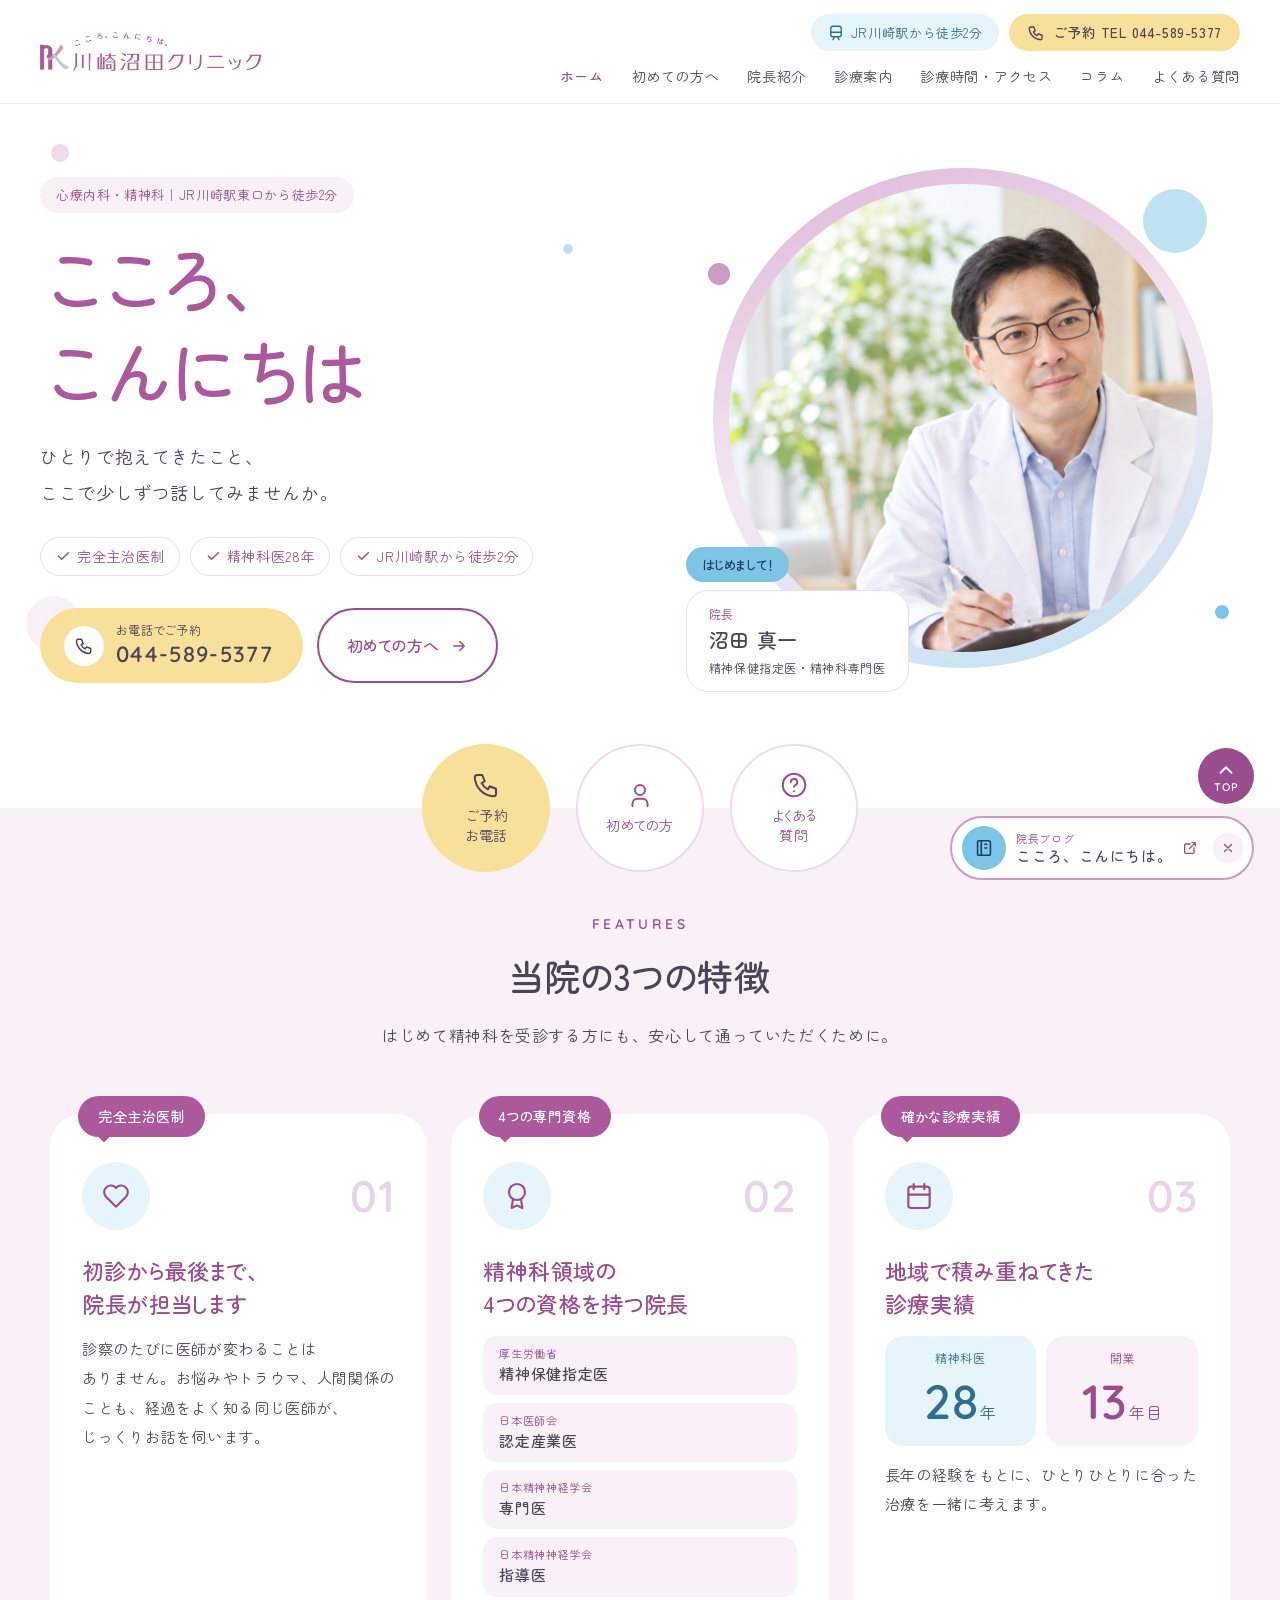
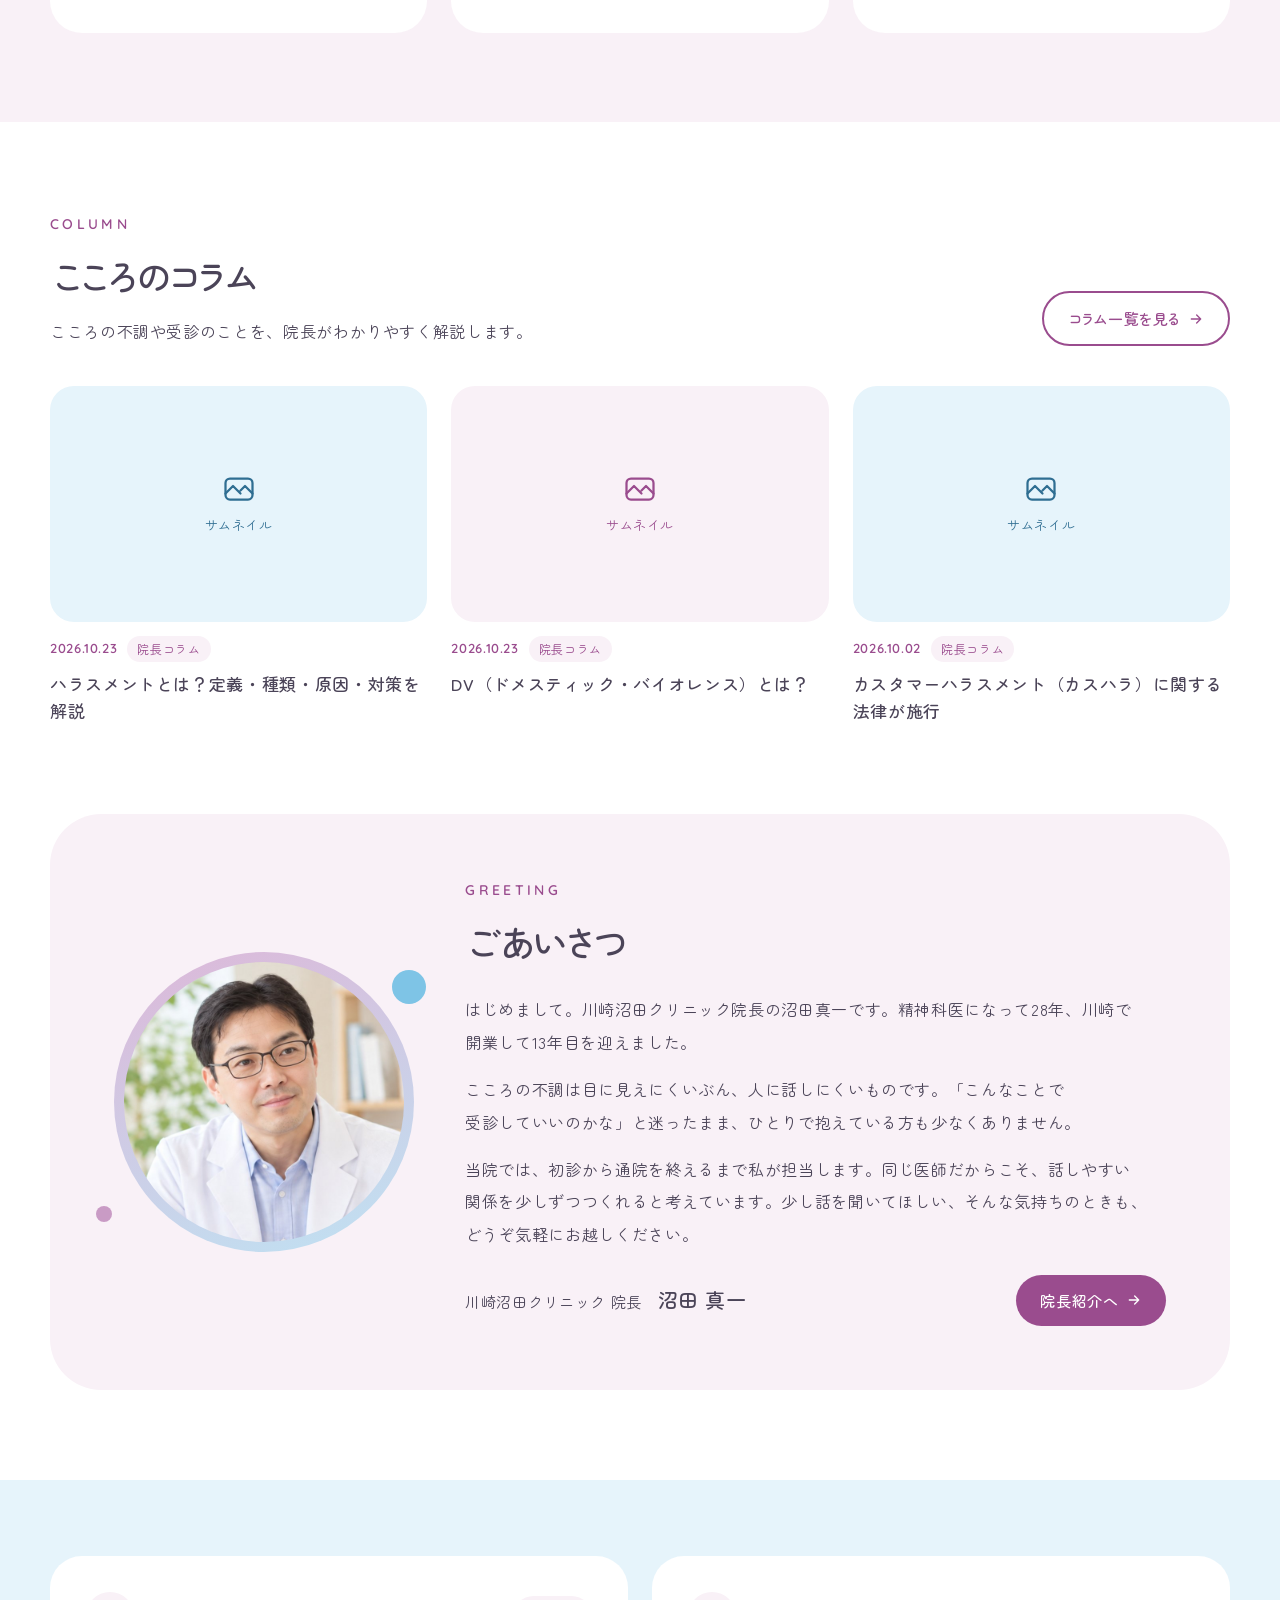
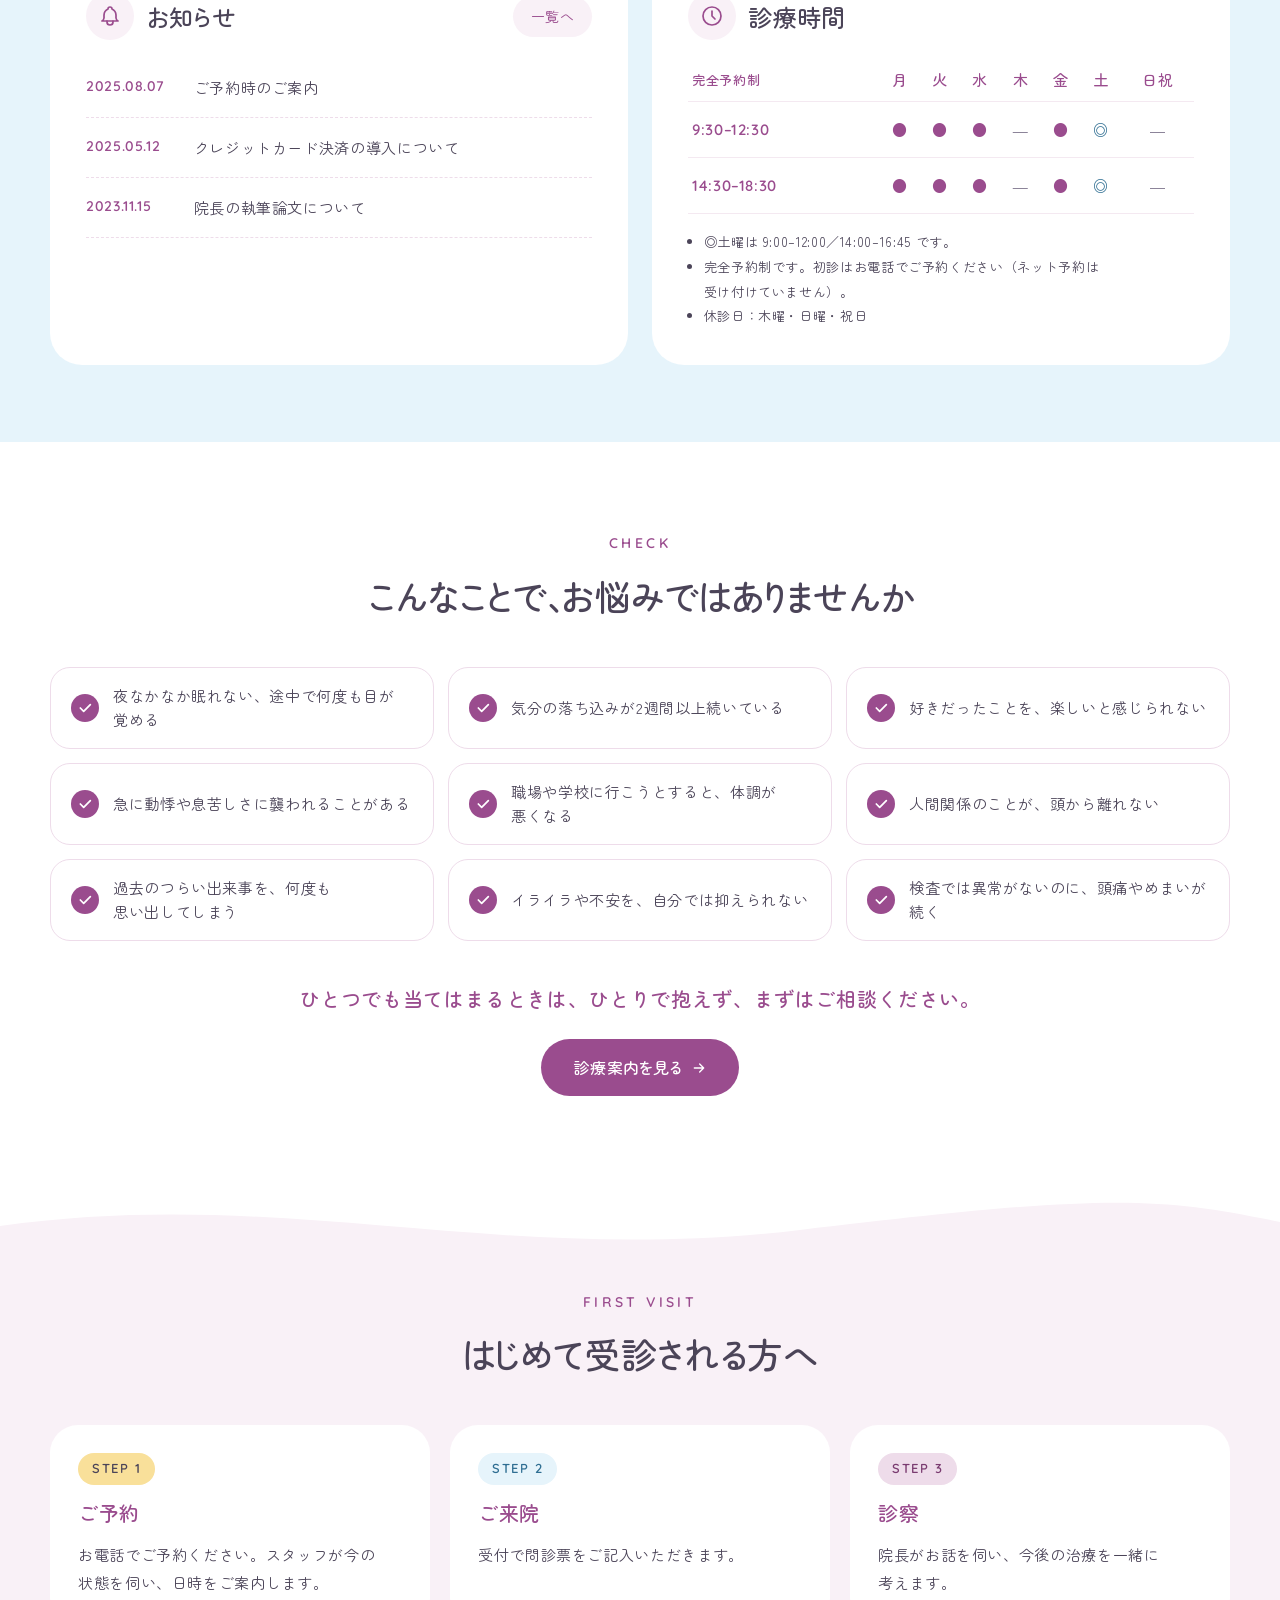
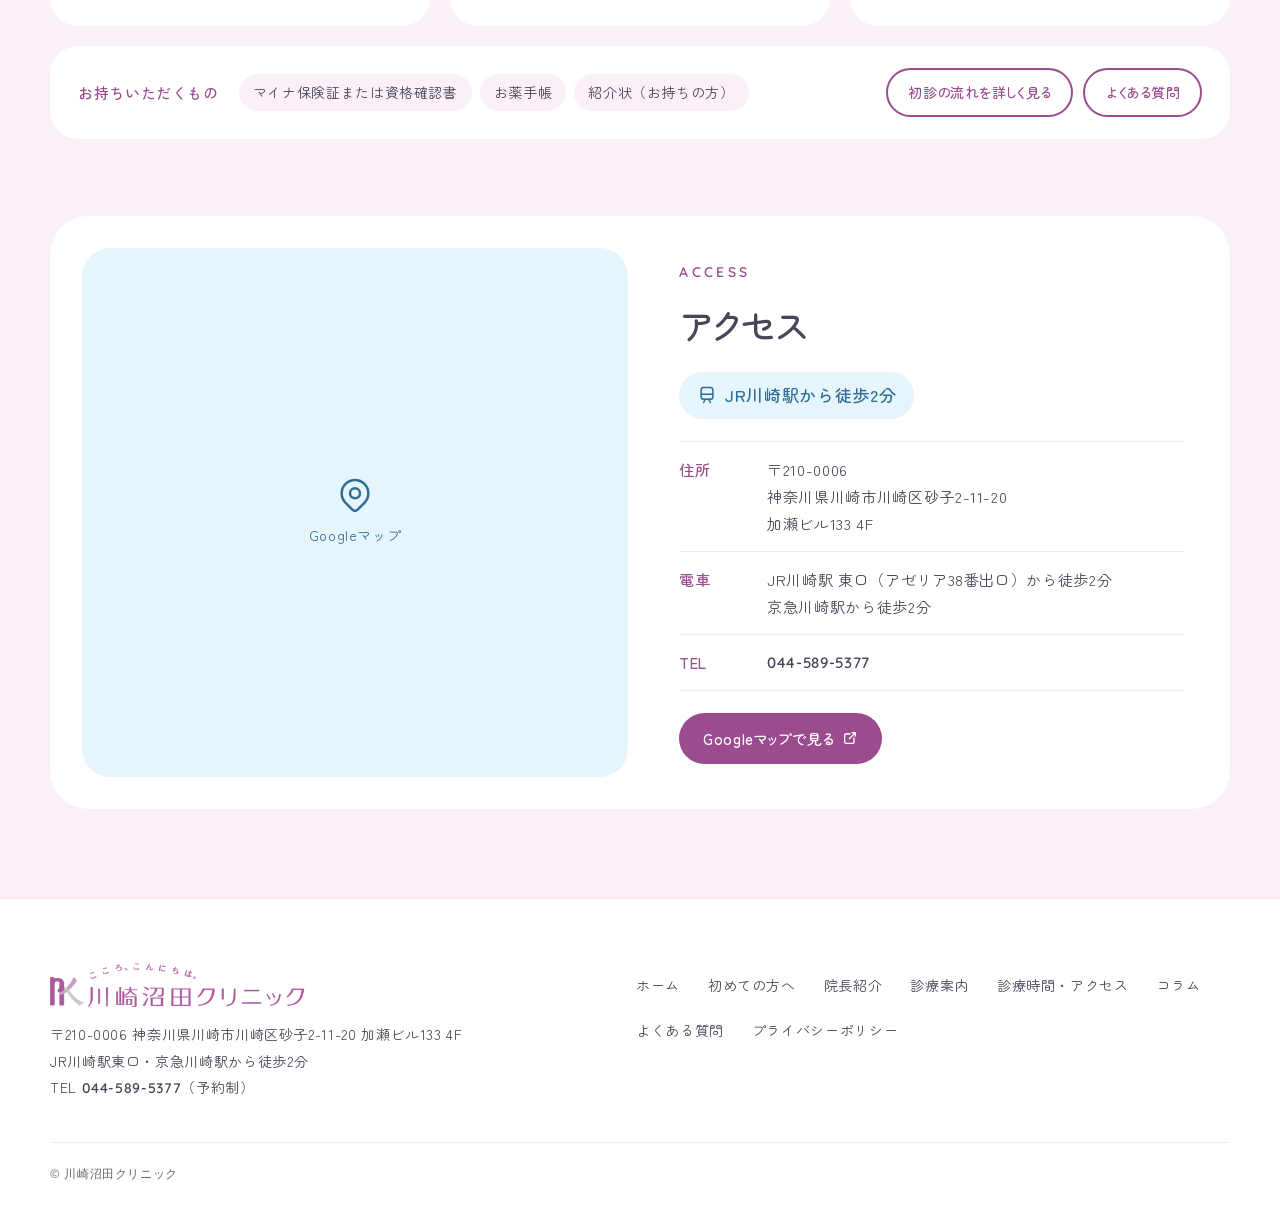
==== commit 00373e88: "001・004：リンク・地図・スマホ表示・改行などの確認結果を反映 - 001：仮リンク(#)をページ内/既存サイトへ、地図を埋め込み、スマホのバナーと診療時間表を調整、お知らせの日付をそろえる、押せ" ====
--- a/001/index.html
+++ b/001/index.html
@@ -12,7 +12,8 @@
 a{color:#9A4C8E}a:hover{color:#7A3B70}
 .pc-only{display:flex}
 .sp-only{display:none}
-@container (max-width: 760px){.pc-only{display:none}.sp-only{display:inline-flex}}
+.nt{flex:1 1 0;min-width:0}
+@container (max-width: 760px){.nd{flex-basis:100%}.nt{flex-basis:100%}.pc-only{display:none}.sp-only{display:inline-flex}}
 .sw{position:relative;overflow:hidden;isolation:isolate;transition:color .35s ease,border-color .35s ease,box-shadow .35s ease}
 .sw::before{content:"";position:absolute;inset:0;z-index:-1;background:#9A4C8E;border-radius:inherit;transform:scaleX(0);transform-origin:left center;transition:transform .45s cubic-bezier(.6,0,.2,1)}
 .sw:hover::before,.sw:focus-visible::before{transform:scaleX(1)}
@@ -23,6 +24,12 @@
 .sw:hover .arw,.sw:focus-visible .arw{transform:translateX(6px)}
 .sw:hover .arw-ext,.sw:focus-visible .arw-ext{transform:translate(3px,-3px)}
 .sw:hover .arw-up,.sw:focus-visible .arw-up{transform:translateY(-4px)}
+p,li,dd{word-break:keep-all;overflow-wrap:anywhere}
+nav[aria-label="グローバルナビ"] a{display:inline-block;padding:11px 0}
+nav[aria-label="グローバルナビ"]{margin-top:-8px;margin-bottom:-11px}
+nav[aria-label="フッターナビ"] a{display:inline-block;padding:10px 0}
+nav[aria-label="フッターナビ"]{row-gap:0!important}
+@container (max-width: 760px){.bb-sub,.bb-ext{display:none!important}.pt{width:48px!important;height:48px!important}.hrs{font-size:13px!important}.hrs th,.hrs td{padding-left:0!important;padding-right:0!important}}
 @media (prefers-reduced-motion: reduce){.sw::before,.sw,.arw,.arw-ext,.arw-up{transition:none}}
 </style>
 </head>
@@ -31,7 +38,7 @@
 
 <header style="position: sticky; top: 0; z-index: 30; background: rgba(255,255,255,0.96); border-bottom: 1px solid #F4E9F1">
 <div style="max-width: 1240px; margin: 0 auto; padding: 14px clamp(16px, 4cqi, 40px); display: flex; align-items: center; justify-content: space-between; gap: 16px">
-<a href="#" style="display: flex; align-items: center; text-decoration: none; flex: 0 1 auto; min-width: 0"><img src="assets/img/logo.webp" alt="川崎沼田クリニック" style="display: block; height: clamp(34px, 3cqi, 44px); width: auto; max-width: 62cqi"></a>
+<a href="./" style="display: flex; align-items: center; text-decoration: none; flex: 0 1 auto; min-width: 0"><img src="assets/img/logo.webp" alt="川崎沼田クリニック" style="display: block; height: clamp(34px, 3cqi, 44px); width: auto; max-width: 62cqi"></a>
 <div class="pc-only" style="flex-direction: column; align-items: flex-end; gap: 10px">
 <div style="display: flex; gap: 10px">
 <span style="display: inline-flex; align-items: center; gap: 6px; padding: 6px 16px; border-radius: 999px; background: #E6F4FB; font-size: 13px; color: #2F6E92">
@@ -42,13 +49,13 @@
 <span style="white-space: nowrap">ご<span style="margin-right: -0.02em">予</span><span style="margin-right: -0.02em">約</span> TEL 044-589-5377</span></a>
 </div>
 <nav aria-label="グローバルナビ" style="display: flex; gap: 28px; font-size: 14px">
-<a href="#" style="color: #9A4C8E; text-decoration: none; font-weight: 500">ホーム</a>
-<a href="#" style="color: #4B4458; text-decoration: none">初めての方へ</a>
-<a href="#" style="color: #4B4458; text-decoration: none">院長紹介</a>
-<a href="#" style="color: #4B4458; text-decoration: none">診療案内</a>
-<a href="#" style="color: #4B4458; text-decoration: none">診療時間・アクセス</a>
-<a href="#" style="color: #4B4458; text-decoration: none">コラム</a>
-<a href="#" style="color: #4B4458; text-decoration: none">よくある質問</a>
+<a href="./" style="color: #9A4C8E; text-decoration: none; font-weight: 500">ホーム</a>
+<a href="#first" style="color: #4B4458; text-decoration: none">初めての方へ</a>
+<a href="#greeting" style="color: #4B4458; text-decoration: none">院長紹介</a>
+<a href="#check" style="color: #4B4458; text-decoration: none">診療案内</a>
+<a href="#access" style="color: #4B4458; text-decoration: none">診療時間・アクセス</a>
+<a href="#column" style="color: #4B4458; text-decoration: none">コラム</a>
+<a href="#first" style="color: #4B4458; text-decoration: none">よくある質問</a>
 </nav>
 </div>
 <div class="sp-only" style="align-items: center; gap: 8px">
@@ -68,20 +75,20 @@
 <span aria-hidden="true" style="position: absolute; bottom: 220px; left: 2%; width: 56px; height: 56px; border-radius: 50%; background: #F9F1F7"></span>
 <div style="max-width: 1240px; margin: 0 auto; padding: 0 clamp(20px, 4cqi, 40px); display: flex; flex-wrap: wrap-reverse; align-items: center; gap: clamp(28px, 4cqi, 56px)">
 <div style="flex: 1 1 460px; min-width: 0; position: relative; z-index: 1">
-<p style="margin: 0 0 18px; display: inline-flex; align-items: center; gap: 8px; padding: 6px 16px; border-radius: 999px; background: #F9F1F7; font-size: 13px; color: #9A4C8E">心療内科・精神科｜JR川崎駅東口から徒歩2分</p>
+<p style="margin: 0 0 18px; display: inline-flex; align-items: center; gap: 8px; padding: 6px 16px; border-radius: 999px; background: #F9F1F7; font-size: 13px; color: #9A4C8E">心療内科・精神科｜JR川崎駅<wbr>東口から<wbr>徒歩2分</p>
 <h1 style="margin: 0; font-size: clamp(44px, 5.6cqi, 80px); font-weight: 500; line-height: 1.3; color: #AB589D; letter-spacing: 0.06em"><span style="display: inline-block; white-space: nowrap"><span><span style="margin-right: -0.13em">こ</span><span style="margin-left: -0.13em; margin-right: -0.13em">こ</span><span style="margin-left: -0.11em; margin-right: -0.12em">ろ</span><span style="margin-left: -0.03em; margin-right: -0.65em">、</span></span></span><br><span style="display: inline-block; white-space: nowrap"><span><span style="margin-right: -0.13em">こ</span><span style="margin-left: -0.06em; margin-right: -0.06em">ん</span><span style="margin-left: -0.09em; margin-right: -0.07em">に</span><span style="margin-left: -0.07em; margin-right: -0.12em">ち</span><span style="margin-left: -0.07em; margin-right: -0.05em">は</span></span></span></h1>
-<p style="margin: 22px 0 0; font-size: clamp(16px, 1.4cqi, 19px); line-height: 2">ひとりで抱えてきたこと、<br>ここで少しずつ話してみませんか。</p>
+<p style="margin: 22px 0 0; font-size: clamp(16px, 1.4cqi, 19px); line-height: 2">ひとりで<wbr>抱えてきた<wbr>こと、<br>ここで<wbr>少しずつ<wbr>話してみませんか。</p>
 <ul style="list-style: none; margin: 26px 0 0; padding: 0; display: flex; flex-wrap: wrap; gap: 10px">
-<li style="display: inline-flex; align-items: center; gap: 6px; padding: 6px 14px; border-radius: 999px; background: #FFFFFF; border: 1.5px solid #EEDCEA; font-size: 14px; color: #9A4C8E"><svg width="16" height="16" viewBox="0 0 24 24" fill="none" stroke="currentColor" stroke-width="2.2" stroke-linecap="round" stroke-linejoin="round" aria-hidden="true"><path d="M5 12l5 5l10-10"></path></svg>完全主治医制</li>
-<li style="display: inline-flex; align-items: center; gap: 6px; padding: 6px 14px; border-radius: 999px; background: #FFFFFF; border: 1.5px solid #EEDCEA; font-size: 14px; color: #9A4C8E"><svg width="16" height="16" viewBox="0 0 24 24" fill="none" stroke="currentColor" stroke-width="2.2" stroke-linecap="round" stroke-linejoin="round" aria-hidden="true"><path d="M5 12l5 5l10-10"></path></svg>精神科医28年</li>
-<li style="display: inline-flex; align-items: center; gap: 6px; padding: 6px 14px; border-radius: 999px; background: #FFFFFF; border: 1.5px solid #EEDCEA; font-size: 14px; color: #9A4C8E"><svg width="16" height="16" viewBox="0 0 24 24" fill="none" stroke="currentColor" stroke-width="2.2" stroke-linecap="round" stroke-linejoin="round" aria-hidden="true"><path d="M5 12l5 5l10-10"></path></svg>JR川崎駅から徒歩2分</li>
+<li style="display: inline-flex; align-items: center; gap: 6px; padding: 6px 14px; border-radius: 999px; background: #FFFFFF; border: 1.5px solid #EEDCEA; font-size: 14px; color: #9A4C8E"><svg width="16" height="16" viewBox="0 0 24 24" fill="none" stroke="currentColor" stroke-width="2.2" stroke-linecap="round" stroke-linejoin="round" aria-hidden="true"><path d="M5 12l5 5l10-10"></path></svg>完全主<wbr>治医制</li>
+<li style="display: inline-flex; align-items: center; gap: 6px; padding: 6px 14px; border-radius: 999px; background: #FFFFFF; border: 1.5px solid #EEDCEA; font-size: 14px; color: #9A4C8E"><svg width="16" height="16" viewBox="0 0 24 24" fill="none" stroke="currentColor" stroke-width="2.2" stroke-linecap="round" stroke-linejoin="round" aria-hidden="true"><path d="M5 12l5 5l10-10"></path></svg>精神科医2<wbr>8年</li>
+<li style="display: inline-flex; align-items: center; gap: 6px; padding: 6px 14px; border-radius: 999px; background: #FFFFFF; border: 1.5px solid #EEDCEA; font-size: 14px; color: #9A4C8E"><svg width="16" height="16" viewBox="0 0 24 24" fill="none" stroke="currentColor" stroke-width="2.2" stroke-linecap="round" stroke-linejoin="round" aria-hidden="true"><path d="M5 12l5 5l10-10"></path></svg>JR川崎駅から<wbr>徒歩2分</li>
 </ul>
 <div style="margin-top: 32px; display: flex; flex-wrap: wrap; gap: 14px">
 <a class="sw" href="tel:0445895377" style="display: inline-flex; align-items: center; gap: 12px; padding: 14px 30px 14px 24px; border-radius: 999px; background: #F9E09A; color: #4B4458; text-decoration: none">
 <span style="width: 40px; height: 40px; border-radius: 50%; background: #FFFFFF; color: #4B4458; display: flex; align-items: center; justify-content: center"><svg width="20" height="20" viewBox="0 0 24 24" fill="none" stroke="currentColor" stroke-width="1.8" stroke-linecap="round" stroke-linejoin="round" aria-hidden="true"><path d="M5 4h4l2 5l-2.5 1.5a11 11 0 0 0 5 5l1.5-2.5l5 2v4a2 2 0 0 1-2 2a16 16 0 0 1-15-15a2 2 0 0 1 2-2"></path></svg></span>
 <span style="display: flex; flex-direction: column; line-height: 1.4"><span style="font-size: 12px"><span style="white-space: nowrap"><span style="margin-right: -0.05em">お</span>電話<span style="margin-left: -0.06em">で</span><span style="margin-left: -0.12em">ご</span><span style="margin-right: -0.02em">予</span><span style="margin-right: -0.02em">約</span></span></span><span style="font-family: 'Quicksand', sans-serif; font-size: 22px; font-weight: 600; letter-spacing: 0.06em">044-589-5377</span></span>
 </a>
-<a class="sw" href="#" style="display: inline-flex; align-items: center; gap: 10px; padding: 14px 28px; border-radius: 999px; border: 2px solid #9A4C8E; color: #9A4C8E; text-decoration: none; font-size: 16px; font-weight: 500"><span style="white-space: nowrap"><span style="margin-right: -0.02em">初</span><span style="margin-left: -0.06em; margin-right: -0.07em">め</span><span style="margin-left: -0.06em; margin-right: -0.09em">て</span><span style="margin-left: -0.05em; margin-right: -0.06em">の</span>方<span style="margin-left: -0.02em; margin-right: -0.02em">へ</span></span><svg class="arw" width="18" height="18" viewBox="0 0 24 24" fill="none" stroke="currentColor" stroke-width="2" stroke-linecap="round" stroke-linejoin="round" aria-hidden="true"><path d="M5 12h14M13 18l6-6M13 6l6 6"></path></svg></a>
+<a class="sw" href="#first" style="display: inline-flex; align-items: center; gap: 10px; padding: 14px 28px; border-radius: 999px; border: 2px solid #9A4C8E; color: #9A4C8E; text-decoration: none; font-size: 16px; font-weight: 500"><span style="white-space: nowrap"><span style="margin-right: -0.02em">初</span><span style="margin-left: -0.06em; margin-right: -0.07em">め</span><span style="margin-left: -0.06em; margin-right: -0.09em">て</span><span style="margin-left: -0.05em; margin-right: -0.06em">の</span>方<span style="margin-left: -0.02em; margin-right: -0.02em">へ</span></span><svg class="arw" width="18" height="18" viewBox="0 0 24 24" fill="none" stroke="currentColor" stroke-width="2" stroke-linecap="round" stroke-linejoin="round" aria-hidden="true"><path d="M5 12h14M13 18l6-6M13 6l6 6"></path></svg></a>
 </div>
 </div>
 <div style="flex: 1 1 420px; min-width: 0; position: relative; display: flex; justify-content: center; padding-bottom: 24px">
@@ -95,7 +102,7 @@
 <span style="position: relative; padding: 6px 16px; border-radius: 999px; background: #7EC4E6; color: #17405A; font-size: 13px; font-weight: 500"><span style="white-space: nowrap"><span style="margin-right: -0.05em">は</span><span style="margin-left: -0.20em; margin-right: -0.10em">じ</span><span style="margin-left: -0.06em; margin-right: -0.07em">め</span><span style="margin-left: -0.15em; margin-right: -0.14em">ま</span><span style="margin-left: -0.20em; margin-right: -0.10em">し</span><span style="margin-left: -0.06em; margin-right: -0.09em">て</span><span style="margin-left: -0.31em; margin-right: -0.31em">！</span></span></span>
 <div style="padding: 14px 22px; border-radius: 22px; background: #FFFFFF; border: 1.5px solid #EEDCEA; line-height: 1.5">
 <p style="margin: 0; font-size: 12px; color: #9A4C8E">院長</p>
-<p style="margin: 2px 0 0; font-size: 20px; font-weight: 500">沼田 真一</p>
+<p style="margin: 2px 0 0; font-size: 20px; font-weight: 500">沼田 真<wbr>一</p>
 <p style="margin: 4px 0 0; font-size: 12px">精神保健指定医・精神科専門医</p>
 </div>
 </div>
@@ -104,19 +111,19 @@
 <nav aria-label="よく使うリンク" style="position: relative; z-index: 2; margin: clamp(36px, 4cqi, 56px) 0 0; padding: 0 16px; display: flex; justify-content: center; gap: clamp(12px, 2cqi, 28px); background: linear-gradient(to bottom, #FFFFFF 50%, #F9F1F7 50%)">
 <a class="sw" href="tel:0445895377" style="width: clamp(100px, 10cqi, 140px); aspect-ratio: 1 / 1; border-radius: 50%; background: #F9E09A; color: #4B4458; text-decoration: none; display: flex; flex-direction: column; align-items: center; justify-content: center; gap: 6px; font-size: clamp(12px, 1.1cqi, 15px); line-height: 1.4; text-align: center">
 <svg width="30" height="30" viewBox="0 0 24 24" fill="none" stroke="currentColor" stroke-width="1.6" stroke-linecap="round" stroke-linejoin="round" aria-hidden="true"><path d="M5 4h4l2 5l-2.5 1.5a11 11 0 0 0 5 5l1.5-2.5l5 2v4a2 2 0 0 1-2 2a16 16 0 0 1-15-15a2 2 0 0 1 2-2"></path></svg><span style="display: block; text-align: center; line-height: 1.4"><span style="white-space: nowrap">ご<span style="margin-right: -0.02em">予</span><span style="margin-right: -0.02em">約</span></span><br><span style="white-space: nowrap"><span style="margin-right: -0.05em">お</span>電話</span></span></a>
-<a class="sw" href="#" style="width: clamp(100px, 10cqi, 140px); aspect-ratio: 1 / 1; border-radius: 50%; background: #FFFFFF; border: 2px solid #EEDCEA; color: #9A4C8E; text-decoration: none; display: flex; flex-direction: column; align-items: center; justify-content: center; gap: 6px; font-size: clamp(12px, 1.1cqi, 15px); line-height: 1.4; text-align: center; box-sizing: border-box">
+<a class="sw" href="#first" style="width: clamp(100px, 10cqi, 140px); aspect-ratio: 1 / 1; border-radius: 50%; background: #FFFFFF; border: 2px solid #EEDCEA; color: #9A4C8E; text-decoration: none; display: flex; flex-direction: column; align-items: center; justify-content: center; gap: 6px; font-size: clamp(12px, 1.1cqi, 15px); line-height: 1.4; text-align: center; box-sizing: border-box">
 <svg width="30" height="30" viewBox="0 0 24 24" fill="none" stroke="currentColor" stroke-width="1.6" stroke-linecap="round" stroke-linejoin="round" aria-hidden="true"><circle cx="12" cy="8" r="4"></circle><path d="M6 21v-2a4 4 0 0 1 4-4h4a4 4 0 0 1 4 4v2"></path></svg><span style="white-space: nowrap"><span style="margin-right: -0.02em">初</span><span style="margin-left: -0.06em; margin-right: -0.07em">め</span><span style="margin-left: -0.06em; margin-right: -0.09em">て</span><span style="margin-left: -0.05em; margin-right: -0.06em">の</span>方</span></a>
-<a class="sw" href="#" style="width: clamp(100px, 10cqi, 140px); aspect-ratio: 1 / 1; border-radius: 50%; background: #FFFFFF; border: 2px solid #EEDCEA; color: #9A4C8E; text-decoration: none; display: flex; flex-direction: column; align-items: center; justify-content: center; gap: 6px; font-size: clamp(12px, 1.1cqi, 15px); line-height: 1.4; text-align: center; box-sizing: border-box">
+<a class="sw" href="#first" style="width: clamp(100px, 10cqi, 140px); aspect-ratio: 1 / 1; border-radius: 50%; background: #FFFFFF; border: 2px solid #EEDCEA; color: #9A4C8E; text-decoration: none; display: flex; flex-direction: column; align-items: center; justify-content: center; gap: 6px; font-size: clamp(12px, 1.1cqi, 15px); line-height: 1.4; text-align: center; box-sizing: border-box">
 <svg width="30" height="30" viewBox="0 0 24 24" fill="none" stroke="currentColor" stroke-width="1.6" stroke-linecap="round" stroke-linejoin="round" aria-hidden="true"><circle cx="12" cy="12" r="9"></circle><path d="M12 17v.01M12 13.5a1.5 1.5 0 0 1 1-1.4a2.6 2.6 0 1 0-3.6-2.4"></path></svg><span style="display: block; text-align: center; line-height: 1.4"><span style="white-space: nowrap"><span style="margin-right: -0.11em">よ</span><span style="margin-left: -0.20em; margin-right: -0.22em">く</span><span style="margin-left: -0.06em; margin-right: -0.06em">あ</span><span style="margin-left: -0.12em; margin-right: -0.14em">る</span></span><br><span style="white-space: nowrap">質<span style="margin-left: -0.02em; margin-right: -0.02em">問</span></span></span></a>
 </nav>
 </section>
 
-<section style="background: #F9F1F7; padding: 40px 0 clamp(72px, 7cqi, 112px)">
+<section id="features" style="background: #F9F1F7; padding: 40px 0 clamp(72px, 7cqi, 112px)">
 <div style="max-width: 1180px; margin: 0 auto; padding: 0 clamp(20px, 4cqi, 40px)">
 <div style="text-align: center">
 <p style="margin: 0; font-family: 'Quicksand', sans-serif; font-size: 14px; font-weight: 600; letter-spacing: 0.24em; color: #9A4C8E">FEATURES</p>
 <h2 style="margin: 6px 0 0; font-size: clamp(26px, 2.8cqi, 38px); font-weight: 500; color: #4B4458"><span><span style="margin-right: -0.04em">当</span><span style="margin-left: -0.02em">院</span><span style="margin-left: -0.05em; margin-right: -0.06em">の</span>3<span style="margin-left: -0.04em; margin-right: -0.07em">つ</span><span style="margin-left: -0.05em; margin-right: -0.06em">の</span>特徴</span></h2>
-<p style="margin: 14px 0 0; font-size: 16px">はじめて精神科を受診する方にも、安心して通っていただくために。</p>
+<p style="margin: 14px 0 0; font-size: 16px">はじめて<wbr>精神科を<wbr>受診する<wbr>方にも、<wbr>安心して<wbr>通っていただく<wbr>ために。</p>
 </div>
 <div style="margin-top: 64px; display: flex; flex-wrap: wrap; gap: 48px 24px">
 <article style="flex: 1 1 300px; min-width: 0; position: relative; background: #FFFFFF; border-radius: 32px; padding: 48px 32px 36px">
@@ -127,7 +134,7 @@
 <span style="font-family: 'Quicksand', sans-serif; font-size: 44px; font-weight: 600; color: #EBD3E7; line-height: 1">01</span>
 </div>
 <h3 style="margin: 24px 0 0; font-size: 22px; font-weight: 500; line-height: 1.5; color: #9A4C8E"><span><span style="margin-right: -0.02em">初</span>診<span style="margin-left: -0.04em; margin-right: -0.02em">か</span><span style="margin-left: -0.15em; margin-right: -0.13em">ら</span>最後<span style="margin-left: -0.15em; margin-right: -0.14em">ま</span><span style="margin-left: -0.06em">で</span><span style="margin-left: -0.03em; margin-right: -0.65em">、</span></span><br><span>院長<span style="margin-left: -0.04em">が</span>担<span style="margin-left: -0.03em; margin-right: -0.04em">当</span><span style="margin-left: -0.20em; margin-right: -0.10em">し</span><span style="margin-left: -0.15em; margin-right: -0.14em">ま</span><span style="margin-right: -0.02em">す</span></span></h3>
-<p style="margin: 14px 0 0; font-size: 15px; line-height: 1.95">診察のたびに医師が変わることはありません。お悩みやトラウマ、人間関係のことも、経過をよく知る同じ医師が、じっくりお話を伺います。</p>
+<p style="margin: 14px 0 0; font-size: 15px; line-height: 1.95">診察の<wbr>たびに<wbr>医師が<wbr>変わる<wbr>ことは<wbr>ありません。<wbr>お悩みや<wbr>トラウマ、<wbr>人間関係の<wbr>ことも、<wbr>経過を<wbr>よく<wbr>知る<wbr>同じ<wbr>医師が、<wbr>じっくり<wbr>お話を<wbr>伺います。</p>
 </article>
 <article style="flex: 1 1 300px; min-width: 0; position: relative; background: #FFFFFF; border-radius: 32px; padding: 48px 32px 36px">
 <span style="position: absolute; top: -18px; left: 28px; padding: 8px 20px; border-radius: 999px; background: #AB589D; color: #FFFFFF; font-size: 14px; font-weight: 500"><span style="white-space: nowrap">4<span style="margin-left: -0.04em; margin-right: -0.07em">つ</span><span style="margin-left: -0.05em; margin-right: -0.06em">の</span>専<span style="margin-left: -0.02em; margin-right: -0.02em">門</span>資格</span></span>
@@ -162,43 +169,43 @@
 <p style="margin: 4px 0 0; color: #9A4C8E"><span style="font-family: 'Quicksand', sans-serif; font-size: 48px; font-weight: 600">13</span><span style="font-size: 16px; margin-left: 2px">年目</span></p>
 </div>
 </div>
-<p style="margin: 14px 0 0; font-size: 15px; line-height: 1.95">長年の経験をもとに、ひとりひとりに合った治療を一緒に考えます。</p>
+<p style="margin: 14px 0 0; font-size: 15px; line-height: 1.95">長年の<wbr>経験を<wbr>もとに、<wbr>ひとりひとりに<wbr>合った<wbr>治療を<wbr>一緒に<wbr>考えます。</p>
 </article>
 </div>
 </div>
 </section>
 
-<section style="padding: clamp(72px, 7cqi, 112px) 0">
+<section id="column" style="padding: clamp(72px, 7cqi, 112px) 0">
 <div style="max-width: 1180px; margin: 0 auto; padding: 0 clamp(20px, 4cqi, 40px)">
 <div style="display: flex; flex-wrap: wrap; align-items: flex-end; justify-content: space-between; gap: 20px">
 <div>
 <p style="margin: 0; font-family: 'Quicksand', sans-serif; font-size: 14px; font-weight: 600; letter-spacing: 0.24em; color: #9A4C8E">COLUMN</p>
 <h2 style="margin: 6px 0 0; font-size: clamp(26px, 2.8cqi, 38px); font-weight: 500"><span><span style="margin-right: -0.13em">こ</span><span style="margin-left: -0.13em; margin-right: -0.13em">こ</span><span style="margin-left: -0.11em; margin-right: -0.12em">ろ</span><span style="margin-left: -0.05em; margin-right: -0.06em">の</span><span style="margin-left: -0.11em; margin-right: -0.12em">コ</span><span style="margin-left: -0.13em; margin-right: -0.13em">ラ</span><span style="margin-left: -0.05em; margin-right: -0.07em">ム</span></span></h2>
-<p style="margin: 10px 0 0; font-size: 16px">こころの不調や受診のことを、院長がわかりやすく解説します。</p>
-</div>
-<a class="sw" href="#" style="display: inline-flex; align-items: center; gap: 8px; padding: 12px 24px; border-radius: 999px; border: 2px solid #9A4C8E; color: #9A4C8E; text-decoration: none; font-size: 15px; font-weight: 500"><span style="white-space: nowrap"><span style="margin-right: -0.12em">コ</span><span style="margin-left: -0.13em; margin-right: -0.13em">ラ</span><span style="margin-left: -0.05em; margin-right: -0.07em">ム</span>一覧<span style="margin-left: -0.07em; margin-right: -0.08em">を</span>見<span style="margin-left: -0.12em; margin-right: -0.14em">る</span></span><svg class="arw" width="16" height="16" viewBox="0 0 24 24" fill="none" stroke="currentColor" stroke-width="2" stroke-linecap="round" stroke-linejoin="round" aria-hidden="true"><path d="M5 12h14M13 18l6-6M13 6l6 6"></path></svg></a>
+<p style="margin: 10px 0 0; font-size: 16px">こころの<wbr>不調や<wbr>受診の<wbr>ことを、<wbr>院長が<wbr>わかりやすく<wbr>解説します。</p>
+</div>
+<a class="sw" href="https://kawasaki-numata.jp/blog" style="display: inline-flex; align-items: center; gap: 8px; padding: 12px 24px; border-radius: 999px; border: 2px solid #9A4C8E; color: #9A4C8E; text-decoration: none; font-size: 15px; font-weight: 500"><span style="white-space: nowrap"><span style="margin-right: -0.12em">コ</span><span style="margin-left: -0.13em; margin-right: -0.13em">ラ</span><span style="margin-left: -0.05em; margin-right: -0.07em">ム</span>一覧<span style="margin-left: -0.07em; margin-right: -0.08em">を</span>見<span style="margin-left: -0.12em; margin-right: -0.14em">る</span></span><svg class="arw" width="16" height="16" viewBox="0 0 24 24" fill="none" stroke="currentColor" stroke-width="2" stroke-linecap="round" stroke-linejoin="round" aria-hidden="true"><path d="M5 12h14M13 18l6-6M13 6l6 6"></path></svg></a>
 </div>
 <div style="margin-top: 40px; display: flex; flex-wrap: wrap; gap: 28px 24px">
-<a href="#" style="flex: 1 1 280px; min-width: 0; color: #4B4458; text-decoration: none">
+<a href="https://kawasaki-numata.jp/blog" style="flex: 1 1 280px; min-width: 0; color: #4B4458; text-decoration: none">
 <div style="aspect-ratio: 16 / 10; border-radius: 24px; background: #E6F4FB; display: flex; flex-direction: column; align-items: center; justify-content: center; gap: 6px; color: #2F6E92; font-size: 13px"><svg width="36" height="36" viewBox="0 0 24 24" fill="none" stroke="currentColor" stroke-width="1.5" stroke-linecap="round" stroke-linejoin="round" aria-hidden="true"><rect x="3" y="5" width="18" height="14" rx="3"></rect><path d="M3 15l5-5l5 5M13 13l3-3l5 5"></path></svg>サムネイル</div>
 <div style="margin-top: 14px; display: flex; align-items: center; gap: 10px"><span style="font-family: 'Quicksand', sans-serif; font-size: 13px; font-weight: 600; color: #9A4C8E">2026.10.23</span><span style="padding: 2px 10px; border-radius: 999px; background: #F9F1F7; font-size: 12px; color: #9A4C8E">院長コラム</span></div>
-<p style="margin: 8px 0 0; font-size: 17px; font-weight: 500; line-height: 1.6">ハラスメントとは？定義・種類・原因・対策を解説</p>
-</a>
-<a href="#" style="flex: 1 1 280px; min-width: 0; color: #4B4458; text-decoration: none">
+<p style="margin: 8px 0 0; font-size: 17px; font-weight: 500; line-height: 1.6">ハラスメントとは？<wbr>定義・種類・原因・対策を<wbr>解説</p>
+</a>
+<a href="https://kawasaki-numata.jp/blog" style="flex: 1 1 280px; min-width: 0; color: #4B4458; text-decoration: none">
 <div style="aspect-ratio: 16 / 10; border-radius: 24px; background: #F9F1F7; display: flex; flex-direction: column; align-items: center; justify-content: center; gap: 6px; color: #9A4C8E; font-size: 13px"><svg width="36" height="36" viewBox="0 0 24 24" fill="none" stroke="currentColor" stroke-width="1.5" stroke-linecap="round" stroke-linejoin="round" aria-hidden="true"><rect x="3" y="5" width="18" height="14" rx="3"></rect><path d="M3 15l5-5l5 5M13 13l3-3l5 5"></path></svg>サムネイル</div>
 <div style="margin-top: 14px; display: flex; align-items: center; gap: 10px"><span style="font-family: 'Quicksand', sans-serif; font-size: 13px; font-weight: 600; color: #9A4C8E">2026.10.23</span><span style="padding: 2px 10px; border-radius: 999px; background: #F9F1F7; font-size: 12px; color: #9A4C8E">院長コラム</span></div>
-<p style="margin: 8px 0 0; font-size: 17px; font-weight: 500; line-height: 1.6">DV（ドメスティック・バイオレンス）とは？</p>
-</a>
-<a href="#" style="flex: 1 1 280px; min-width: 0; color: #4B4458; text-decoration: none">
+<p style="margin: 8px 0 0; font-size: 17px; font-weight: 500; line-height: 1.6">DV<wbr>（ドメスティック・バイオレンス）とは？</p>
+</a>
+<a href="https://kawasaki-numata.jp/blog" style="flex: 1 1 280px; min-width: 0; color: #4B4458; text-decoration: none">
 <div style="aspect-ratio: 16 / 10; border-radius: 24px; background: #E6F4FB; display: flex; flex-direction: column; align-items: center; justify-content: center; gap: 6px; color: #2F6E92; font-size: 13px"><svg width="36" height="36" viewBox="0 0 24 24" fill="none" stroke="currentColor" stroke-width="1.5" stroke-linecap="round" stroke-linejoin="round" aria-hidden="true"><rect x="3" y="5" width="18" height="14" rx="3"></rect><path d="M3 15l5-5l5 5M13 13l3-3l5 5"></path></svg>サムネイル</div>
 <div style="margin-top: 14px; display: flex; align-items: center; gap: 10px"><span style="font-family: 'Quicksand', sans-serif; font-size: 13px; font-weight: 600; color: #9A4C8E">2026.10.02</span><span style="padding: 2px 10px; border-radius: 999px; background: #F9F1F7; font-size: 12px; color: #9A4C8E">院長コラム</span></div>
-<p style="margin: 8px 0 0; font-size: 17px; font-weight: 500; line-height: 1.6">カスタマーハラスメント（カスハラ）に関する法律が施行</p>
-</a>
-</div>
-</div>
-</section>
-
-<section style="padding: 0 0 clamp(72px, 7cqi, 112px)">
+<p style="margin: 8px 0 0; font-size: 17px; font-weight: 500; line-height: 1.6">カスタマーハラスメント<wbr>（カスハラ）に<wbr>関する<wbr>法律が<wbr>施行</p>
+</a>
+</div>
+</div>
+</section>
+
+<section id="greeting" style="padding: 0 0 clamp(72px, 7cqi, 112px)">
 <div style="max-width: 1180px; margin: 0 auto; padding: 0 clamp(20px, 4cqi, 40px)">
 <div style="background: #F9F1F7; border-radius: clamp(32px, 4cqi, 56px); padding: clamp(36px, 5cqi, 64px) clamp(24px, 5cqi, 72px); display: flex; flex-wrap: wrap; align-items: center; gap: clamp(28px, 4cqi, 64px)">
 <div style="flex: 0 1 300px; margin: 0 auto; position: relative">
@@ -210,36 +217,36 @@
 <p style="margin: 0; font-family: 'Quicksand', sans-serif; font-size: 14px; font-weight: 600; letter-spacing: 0.24em; color: #9A4C8E">GREETING</p>
 <h2 style="margin: 6px 0 0; font-size: clamp(26px, 2.8cqi, 38px); font-weight: 500"><span>ご<span style="margin-left: -0.06em; margin-right: -0.06em">あ</span><span style="margin-left: -0.06em; margin-right: -0.04em">い</span><span style="margin-left: -0.11em; margin-right: -0.15em">さ</span><span style="margin-left: -0.04em; margin-right: -0.07em">つ</span></span></h2>
 <div style="margin-top: 20px; font-size: 16px; line-height: 2.05; display: flex; flex-direction: column; gap: 14px">
-<p style="margin: 0">はじめまして。川崎沼田クリニック院長の沼田真一です。精神科医になって28年、川崎で開業して13年目を迎えました。</p>
-<p style="margin: 0">こころの不調は目に見えにくいぶん、人に話しにくいものです。「こんなことで受診していいのかな」と迷ったまま、ひとりで抱えている方も少なくありません。</p>
-<p style="margin: 0">当院では、初診から通院を終えるまで私が担当します。同じ医師だからこそ、話しやすい関係を少しずつつくれると考えています。少し話を聞いてほしい、そんな気持ちのときも、どうぞ気軽にお越しください。</p>
+<p style="margin: 0">はじめまして。<wbr>川崎沼田クリニック院長の<wbr>沼田真一です。<wbr>精神科医に<wbr>なって<wbr>28年、<wbr>川崎で<wbr>開業して<wbr>13年目を<wbr>迎えました。</p>
+<p style="margin: 0">こころの<wbr>不調は<wbr>目に<wbr>見えに<wbr>くいぶん、<wbr>人に<wbr>話しにくい<wbr>ものです。<wbr>「こんな<wbr>ことで<wbr>受診していいのかな」と<wbr>迷ったまま、<wbr>ひとりで<wbr>抱えている<wbr>方も<wbr>少なく<wbr>ありません。</p>
+<p style="margin: 0">当院では、<wbr>初診から<wbr>通院を<wbr>終えるまで<wbr>私が<wbr>担当します。<wbr>同じ<wbr>医師だからこそ、<wbr>話しやすい<wbr>関係を<wbr>少し<wbr>ずつつくれると<wbr>考えています。<wbr>少し<wbr>話を<wbr>聞いてほしい、<wbr>そんな<wbr>気持ちの<wbr>ときも、<wbr>どうぞ<wbr>気軽に<wbr>お越しください。</p>
 </div>
 <div style="margin-top: 24px; display: flex; flex-wrap: wrap; align-items: center; justify-content: space-between; gap: 16px">
-<p style="margin: 0; font-size: 15px">川崎沼田クリニック 院長　<span style="font-size: 20px; font-weight: 500">沼田 真一</span></p>
-<a class="sw sw-light" href="#" style="display: inline-flex; align-items: center; gap: 8px; padding: 12px 24px; border-radius: 999px; background: #9A4C8E; color: #FFFFFF; text-decoration: none; font-size: 15px; font-weight: 500"><span style="white-space: nowrap">院長紹介<span style="margin-left: -0.02em; margin-right: -0.02em">へ</span></span><svg class="arw" width="16" height="16" viewBox="0 0 24 24" fill="none" stroke="currentColor" stroke-width="2" stroke-linecap="round" stroke-linejoin="round" aria-hidden="true"><path d="M5 12h14M13 18l6-6M13 6l6 6"></path></svg></a>
-</div>
-</div>
-</div>
-</div>
-</section>
-
-<section style="background: #E6F4FB; padding: clamp(64px, 6cqi, 96px) 0">
+<p style="margin: 0; font-size: 15px">川崎沼田クリニック 院長　<span style="font-size: 20px; font-weight: 500">沼田 真<wbr>一</span></p>
+<a class="sw sw-light" href="https://kawasaki-numata.jp/" style="display: inline-flex; align-items: center; gap: 8px; padding: 12px 24px; border-radius: 999px; background: #9A4C8E; color: #FFFFFF; text-decoration: none; font-size: 15px; font-weight: 500"><span style="white-space: nowrap">院長紹介<span style="margin-left: -0.02em; margin-right: -0.02em">へ</span></span><svg class="arw" width="16" height="16" viewBox="0 0 24 24" fill="none" stroke="currentColor" stroke-width="2" stroke-linecap="round" stroke-linejoin="round" aria-hidden="true"><path d="M5 12h14M13 18l6-6M13 6l6 6"></path></svg></a>
+</div>
+</div>
+</div>
+</div>
+</section>
+
+<section id="hours" style="background: #E6F4FB; padding: clamp(64px, 6cqi, 96px) 0">
 <div style="max-width: 1180px; margin: 0 auto; padding: 0 clamp(20px, 4cqi, 40px); display: flex; flex-wrap: wrap; gap: 24px">
 <div style="flex: 1 1 420px; min-width: 0; background: #FFFFFF; border-radius: 32px; padding: clamp(24px, 3cqi, 36px)">
 <div style="display: flex; align-items: center; justify-content: space-between; gap: 12px">
 <h2 style="margin: 0; display: flex; align-items: center; gap: 12px; font-size: 24px; font-weight: 500"><span style="width: 48px; height: 48px; border-radius: 50%; background: #F9F1F7; color: #9A4C8E; display: flex; align-items: center; justify-content: center"><svg width="24" height="24" viewBox="0 0 24 24" fill="none" stroke="currentColor" stroke-width="1.7" stroke-linecap="round" stroke-linejoin="round" aria-hidden="true"><path d="M10 5a2 2 0 1 1 4 0a7 7 0 0 1 4 6v3a4 4 0 0 0 2 3H4a4 4 0 0 0 2-3v-3a7 7 0 0 1 4-6"></path><path d="M9 17v1a3 3 0 0 0 6 0v-1"></path></svg></span><span style="white-space: nowrap"><span style="margin-right: -0.05em">お</span><span style="margin-right: -0.02em">知</span><span style="margin-left: -0.15em; margin-right: -0.13em">ら</span><span style="margin-right: -0.02em">せ</span></span></h2>
-<a class="sw" href="#" style="padding: 8px 18px; border-radius: 999px; background: #F9F1F7; color: #9A4C8E; text-decoration: none; font-size: 14px"><span style="white-space: nowrap">一覧<span style="margin-left: -0.02em; margin-right: -0.02em">へ</span></span></a>
+<a class="sw" href="https://kawasaki-numata.jp/" style="padding: 8px 18px; border-radius: 999px; background: #F9F1F7; color: #9A4C8E; text-decoration: none; font-size: 14px"><span style="white-space: nowrap">一覧<span style="margin-left: -0.02em; margin-right: -0.02em">へ</span></span></a>
 </div>
 <ul style="list-style: none; margin: 18px 0 0; padding: 0">
-<li style="display: flex; flex-wrap: wrap; gap: 4px 18px; padding: 16px 0; border-bottom: 1.5px dashed #EEDCEA"><span style="font-family: 'Quicksand', sans-serif; font-size: 14px; font-weight: 600; color: #9A4C8E">2025.08.07</span><a href="#" style="color: #4B4458; text-decoration: none; font-size: 15px">ご予約時のご案内</a></li>
-<li style="display: flex; flex-wrap: wrap; gap: 4px 18px; padding: 16px 0; border-bottom: 1.5px dashed #EEDCEA"><span style="font-family: 'Quicksand', sans-serif; font-size: 14px; font-weight: 600; color: #9A4C8E">2025.05.12</span><a href="#" style="color: #4B4458; text-decoration: none; font-size: 15px">クレジットカード決済の導入について</a></li>
-<li style="display: flex; flex-wrap: wrap; gap: 4px 18px; padding: 16px 0; border-bottom: 1.5px dashed #EEDCEA"><span style="font-family: 'Quicksand', sans-serif; font-size: 14px; font-weight: 600; color: #9A4C8E">2023.11.15</span><a href="#" style="color: #4B4458; text-decoration: none; font-size: 15px">院長の執筆論文について</a></li>
+<li style="display: flex; flex-wrap: wrap; gap: 4px 18px; padding: 16px 0; border-bottom: 1.5px dashed #EEDCEA"><span class="nd" style="display: inline-block; min-width: 6.4em; font-family: 'Quicksand', sans-serif; font-size: 14px; font-weight: 600; color: #9A4C8E">2025.08.07</span><a class="nt" href="https://kawasaki-numata.jp/" style="color: #4B4458; text-decoration: none; font-size: 15px">ご予約時の<wbr>ご案内</a></li>
+<li style="display: flex; flex-wrap: wrap; gap: 4px 18px; padding: 16px 0; border-bottom: 1.5px dashed #EEDCEA"><span class="nd" style="display: inline-block; min-width: 6.4em; font-family: 'Quicksand', sans-serif; font-size: 14px; font-weight: 600; color: #9A4C8E">2025.05.12</span><a class="nt" href="https://kawasaki-numata.jp/" style="color: #4B4458; text-decoration: none; font-size: 15px">クレジットカード決済の<wbr>導入に<wbr>ついて</a></li>
+<li style="display: flex; flex-wrap: wrap; gap: 4px 18px; padding: 16px 0; border-bottom: 1.5px dashed #EEDCEA"><span class="nd" style="display: inline-block; min-width: 6.4em; font-family: 'Quicksand', sans-serif; font-size: 14px; font-weight: 600; color: #9A4C8E">2023.11.15</span><a class="nt" href="https://kawasaki-numata.jp/" style="color: #4B4458; text-decoration: none; font-size: 15px">院長の<wbr>執筆論文に<wbr>ついて</a></li>
 </ul>
 </div>
 <div style="flex: 1 1 420px; min-width: 0; background: #FFFFFF; border-radius: 32px; padding: clamp(24px, 3cqi, 36px)">
 <h2 style="margin: 0; display: flex; align-items: center; gap: 12px; font-size: 24px; font-weight: 500"><span style="width: 48px; height: 48px; border-radius: 50%; background: #F9F1F7; color: #9A4C8E; display: flex; align-items: center; justify-content: center"><svg width="24" height="24" viewBox="0 0 24 24" fill="none" stroke="currentColor" stroke-width="1.7" stroke-linecap="round" stroke-linejoin="round" aria-hidden="true"><circle cx="12" cy="12" r="9"></circle><path d="M12 7v5l3 3"></path></svg></span><span style="white-space: nowrap">診療<span style="margin-left: -0.02em">時</span><span style="margin-left: -0.02em; margin-right: -0.02em">間</span></span></h2>
 <div style="margin-top: 18px; overflow-x: auto">
-<table style="width: 100%; min-width: 320px; border-collapse: collapse; text-align: center; font-size: 15px">
+<table class="hrs" style="width: 100%; min-width: 0; border-collapse: collapse; text-align: center; font-size: 15px">
 <thead><tr style="color: #9A4C8E"><th scope="col" style="padding: 8px 4px; font-weight: 500; text-align: left; font-size: 13px">完全予約制</th><th scope="col" style="padding: 8px 2px; font-weight: 500">月</th><th scope="col" style="padding: 8px 2px; font-weight: 500">火</th><th scope="col" style="padding: 8px 2px; font-weight: 500">水</th><th scope="col" style="padding: 8px 2px; font-weight: 500">木</th><th scope="col" style="padding: 8px 2px; font-weight: 500">金</th><th scope="col" style="padding: 8px 2px; font-weight: 500">土</th><th scope="col" style="padding: 8px 2px; font-weight: 500">日祝</th></tr></thead>
 <tbody>
 <tr style="border-top: 1.5px solid #F4E9F1"><th scope="row" style="padding: 14px 4px; text-align: left; font-family: 'Quicksand', sans-serif; font-weight: 600; color: #9A4C8E; white-space: nowrap">9:30–12:30</th><td style="color: #9A4C8E">●</td><td style="color: #9A4C8E">●</td><td style="color: #9A4C8E">●</td><td style="color: #8C8499">―</td><td style="color: #9A4C8E">●</td><td style="color: #2F6E92">◎</td><td style="color: #8C8499">―</td></tr>
@@ -248,40 +255,40 @@
 </table>
 </div>
 <ul style="margin: 16px 0 0; padding: 0 0 0 1.2em; font-size: 13px; line-height: 1.9">
-<li>◎土曜は 9:00–12:00／14:00–16:45 です。</li>
-<li>完全予約制です。初診はお電話でご予約ください（ネット予約は受け付けていません）。</li>
-<li>休診日：木曜・日曜・祝日</li>
-</ul>
-</div>
-</div>
-</section>
-
-<section style="padding: clamp(72px, 7cqi, 112px) 0">
+<li>◎土曜は<wbr> 9:00–12:00／14:00–16:45 です。</li>
+<li>完全予<wbr>約制です。<wbr>初診は<wbr>お電話で<wbr>ご予約ください<wbr>（ネット予約は<wbr>受け付けていません）。</li>
+<li>休<wbr>診日：木曜・日曜・祝日</li>
+</ul>
+</div>
+</div>
+</section>
+
+<section id="check" style="padding: clamp(72px, 7cqi, 112px) 0">
 <div style="max-width: 1180px; margin: 0 auto; padding: 0 clamp(20px, 4cqi, 40px)">
 <div style="text-align: center">
 <p style="margin: 0; font-family: 'Quicksand', sans-serif; font-size: 14px; font-weight: 600; letter-spacing: 0.24em; color: #9A4C8E">CHECK</p>
 <h2 style="margin: 6px 0 0; font-size: clamp(24px, 2.8cqi, 38px); font-weight: 500"><span><span style="margin-right: -0.13em">こ</span><span style="margin-left: -0.06em; margin-right: -0.06em">ん</span><span style="margin-left: -0.06em; margin-right: -0.08em">な</span><span style="margin-left: -0.13em; margin-right: -0.13em">こ</span><span style="margin-left: -0.16em; margin-right: -0.14em">と</span><span style="margin-left: -0.06em">で</span><span style="margin-left: -0.03em; margin-right: -0.65em">、</span></span><span style="display: inline-block; white-space: nowrap"><span><span style="margin-right: -0.05em">お</span>悩<span style="margin-left: -0.04em; margin-right: -0.04em">み</span><span style="margin-left: -0.06em">で</span><span style="margin-left: -0.07em; margin-right: -0.05em">は</span><span style="margin-left: -0.06em; margin-right: -0.06em">あ</span><span style="margin-left: -0.20em; margin-right: -0.19em">り</span><span style="margin-left: -0.15em; margin-right: -0.14em">ま</span><span style="margin-right: -0.02em">せ</span><span style="margin-left: -0.06em; margin-right: -0.06em">ん</span><span style="margin-left: -0.04em; margin-right: -0.02em">か</span></span></span></h2>
 </div>
 <ul style="list-style: none; margin: 40px 0 0; padding: 0; display: flex; flex-wrap: wrap; gap: 14px">
-<li style="flex: 1 1 320px; min-width: 0; display: flex; align-items: center; gap: 14px; padding: 16px 20px; border-radius: 20px; border: 1.5px solid #EEDCEA; font-size: 15px; line-height: 1.6"><span style="flex: 0 0 auto; width: 28px; height: 28px; border-radius: 50%; background: #9A4C8E; color: #FFFFFF; display: flex; align-items: center; justify-content: center"><svg width="16" height="16" viewBox="0 0 24 24" fill="none" stroke="currentColor" stroke-width="2.6" stroke-linecap="round" stroke-linejoin="round" aria-hidden="true"><path d="M5 12l5 5l10-10"></path></svg></span>夜なかなか眠れない、途中で何度も目が覚める</li>
-<li style="flex: 1 1 320px; min-width: 0; display: flex; align-items: center; gap: 14px; padding: 16px 20px; border-radius: 20px; border: 1.5px solid #EEDCEA; font-size: 15px; line-height: 1.6"><span style="flex: 0 0 auto; width: 28px; height: 28px; border-radius: 50%; background: #9A4C8E; color: #FFFFFF; display: flex; align-items: center; justify-content: center"><svg width="16" height="16" viewBox="0 0 24 24" fill="none" stroke="currentColor" stroke-width="2.6" stroke-linecap="round" stroke-linejoin="round" aria-hidden="true"><path d="M5 12l5 5l10-10"></path></svg></span>気分の落ち込みが2週間以上続いている</li>
-<li style="flex: 1 1 320px; min-width: 0; display: flex; align-items: center; gap: 14px; padding: 16px 20px; border-radius: 20px; border: 1.5px solid #EEDCEA; font-size: 15px; line-height: 1.6"><span style="flex: 0 0 auto; width: 28px; height: 28px; border-radius: 50%; background: #9A4C8E; color: #FFFFFF; display: flex; align-items: center; justify-content: center"><svg width="16" height="16" viewBox="0 0 24 24" fill="none" stroke="currentColor" stroke-width="2.6" stroke-linecap="round" stroke-linejoin="round" aria-hidden="true"><path d="M5 12l5 5l10-10"></path></svg></span>好きだったことを、楽しいと感じられない</li>
-<li style="flex: 1 1 320px; min-width: 0; display: flex; align-items: center; gap: 14px; padding: 16px 20px; border-radius: 20px; border: 1.5px solid #EEDCEA; font-size: 15px; line-height: 1.6"><span style="flex: 0 0 auto; width: 28px; height: 28px; border-radius: 50%; background: #9A4C8E; color: #FFFFFF; display: flex; align-items: center; justify-content: center"><svg width="16" height="16" viewBox="0 0 24 24" fill="none" stroke="currentColor" stroke-width="2.6" stroke-linecap="round" stroke-linejoin="round" aria-hidden="true"><path d="M5 12l5 5l10-10"></path></svg></span>急に動悸や息苦しさに襲われることがある</li>
-<li style="flex: 1 1 320px; min-width: 0; display: flex; align-items: center; gap: 14px; padding: 16px 20px; border-radius: 20px; border: 1.5px solid #EEDCEA; font-size: 15px; line-height: 1.6"><span style="flex: 0 0 auto; width: 28px; height: 28px; border-radius: 50%; background: #9A4C8E; color: #FFFFFF; display: flex; align-items: center; justify-content: center"><svg width="16" height="16" viewBox="0 0 24 24" fill="none" stroke="currentColor" stroke-width="2.6" stroke-linecap="round" stroke-linejoin="round" aria-hidden="true"><path d="M5 12l5 5l10-10"></path></svg></span>職場や学校に行こうとすると、体調が悪くなる</li>
-<li style="flex: 1 1 320px; min-width: 0; display: flex; align-items: center; gap: 14px; padding: 16px 20px; border-radius: 20px; border: 1.5px solid #EEDCEA; font-size: 15px; line-height: 1.6"><span style="flex: 0 0 auto; width: 28px; height: 28px; border-radius: 50%; background: #9A4C8E; color: #FFFFFF; display: flex; align-items: center; justify-content: center"><svg width="16" height="16" viewBox="0 0 24 24" fill="none" stroke="currentColor" stroke-width="2.6" stroke-linecap="round" stroke-linejoin="round" aria-hidden="true"><path d="M5 12l5 5l10-10"></path></svg></span>人間関係のことが、頭から離れない</li>
-<li style="flex: 1 1 320px; min-width: 0; display: flex; align-items: center; gap: 14px; padding: 16px 20px; border-radius: 20px; border: 1.5px solid #EEDCEA; font-size: 15px; line-height: 1.6"><span style="flex: 0 0 auto; width: 28px; height: 28px; border-radius: 50%; background: #9A4C8E; color: #FFFFFF; display: flex; align-items: center; justify-content: center"><svg width="16" height="16" viewBox="0 0 24 24" fill="none" stroke="currentColor" stroke-width="2.6" stroke-linecap="round" stroke-linejoin="round" aria-hidden="true"><path d="M5 12l5 5l10-10"></path></svg></span>過去のつらい出来事を、何度も思い出してしまう</li>
-<li style="flex: 1 1 320px; min-width: 0; display: flex; align-items: center; gap: 14px; padding: 16px 20px; border-radius: 20px; border: 1.5px solid #EEDCEA; font-size: 15px; line-height: 1.6"><span style="flex: 0 0 auto; width: 28px; height: 28px; border-radius: 50%; background: #9A4C8E; color: #FFFFFF; display: flex; align-items: center; justify-content: center"><svg width="16" height="16" viewBox="0 0 24 24" fill="none" stroke="currentColor" stroke-width="2.6" stroke-linecap="round" stroke-linejoin="round" aria-hidden="true"><path d="M5 12l5 5l10-10"></path></svg></span>イライラや不安を、自分では抑えられない</li>
-<li style="flex: 1 1 320px; min-width: 0; display: flex; align-items: center; gap: 14px; padding: 16px 20px; border-radius: 20px; border: 1.5px solid #EEDCEA; font-size: 15px; line-height: 1.6"><span style="flex: 0 0 auto; width: 28px; height: 28px; border-radius: 50%; background: #9A4C8E; color: #FFFFFF; display: flex; align-items: center; justify-content: center"><svg width="16" height="16" viewBox="0 0 24 24" fill="none" stroke="currentColor" stroke-width="2.6" stroke-linecap="round" stroke-linejoin="round" aria-hidden="true"><path d="M5 12l5 5l10-10"></path></svg></span>検査では異常がないのに、頭痛やめまいが続く</li>
+<li style="flex: 1 1 320px; min-width: 0; display: flex; align-items: center; gap: 14px; padding: 16px 20px; border-radius: 20px; border: 1.5px solid #EEDCEA; font-size: 15px; line-height: 1.6"><span style="flex: 0 0 auto; width: 28px; height: 28px; border-radius: 50%; background: #9A4C8E; color: #FFFFFF; display: flex; align-items: center; justify-content: center"><svg width="16" height="16" viewBox="0 0 24 24" fill="none" stroke="currentColor" stroke-width="2.6" stroke-linecap="round" stroke-linejoin="round" aria-hidden="true"><path d="M5 12l5 5l10-10"></path></svg></span>夜なかなか<wbr>眠れない、<wbr>途中で<wbr>何度も<wbr>目が<wbr>覚める</li>
+<li style="flex: 1 1 320px; min-width: 0; display: flex; align-items: center; gap: 14px; padding: 16px 20px; border-radius: 20px; border: 1.5px solid #EEDCEA; font-size: 15px; line-height: 1.6"><span style="flex: 0 0 auto; width: 28px; height: 28px; border-radius: 50%; background: #9A4C8E; color: #FFFFFF; display: flex; align-items: center; justify-content: center"><svg width="16" height="16" viewBox="0 0 24 24" fill="none" stroke="currentColor" stroke-width="2.6" stroke-linecap="round" stroke-linejoin="round" aria-hidden="true"><path d="M5 12l5 5l10-10"></path></svg></span>気分の<wbr>落ち込みが<wbr>2週間以上<wbr>続いている</li>
+<li style="flex: 1 1 320px; min-width: 0; display: flex; align-items: center; gap: 14px; padding: 16px 20px; border-radius: 20px; border: 1.5px solid #EEDCEA; font-size: 15px; line-height: 1.6"><span style="flex: 0 0 auto; width: 28px; height: 28px; border-radius: 50%; background: #9A4C8E; color: #FFFFFF; display: flex; align-items: center; justify-content: center"><svg width="16" height="16" viewBox="0 0 24 24" fill="none" stroke="currentColor" stroke-width="2.6" stroke-linecap="round" stroke-linejoin="round" aria-hidden="true"><path d="M5 12l5 5l10-10"></path></svg></span>好きだった<wbr>ことを、<wbr>楽しいと<wbr>感じられない</li>
+<li style="flex: 1 1 320px; min-width: 0; display: flex; align-items: center; gap: 14px; padding: 16px 20px; border-radius: 20px; border: 1.5px solid #EEDCEA; font-size: 15px; line-height: 1.6"><span style="flex: 0 0 auto; width: 28px; height: 28px; border-radius: 50%; background: #9A4C8E; color: #FFFFFF; display: flex; align-items: center; justify-content: center"><svg width="16" height="16" viewBox="0 0 24 24" fill="none" stroke="currentColor" stroke-width="2.6" stroke-linecap="round" stroke-linejoin="round" aria-hidden="true"><path d="M5 12l5 5l10-10"></path></svg></span>急に<wbr>動悸や<wbr>息苦しさに<wbr>襲われる<wbr>ことがある</li>
+<li style="flex: 1 1 320px; min-width: 0; display: flex; align-items: center; gap: 14px; padding: 16px 20px; border-radius: 20px; border: 1.5px solid #EEDCEA; font-size: 15px; line-height: 1.6"><span style="flex: 0 0 auto; width: 28px; height: 28px; border-radius: 50%; background: #9A4C8E; color: #FFFFFF; display: flex; align-items: center; justify-content: center"><svg width="16" height="16" viewBox="0 0 24 24" fill="none" stroke="currentColor" stroke-width="2.6" stroke-linecap="round" stroke-linejoin="round" aria-hidden="true"><path d="M5 12l5 5l10-10"></path></svg></span>職場や<wbr>学校に<wbr>行こうと<wbr>すると、<wbr>体調が<wbr>悪くなる</li>
+<li style="flex: 1 1 320px; min-width: 0; display: flex; align-items: center; gap: 14px; padding: 16px 20px; border-radius: 20px; border: 1.5px solid #EEDCEA; font-size: 15px; line-height: 1.6"><span style="flex: 0 0 auto; width: 28px; height: 28px; border-radius: 50%; background: #9A4C8E; color: #FFFFFF; display: flex; align-items: center; justify-content: center"><svg width="16" height="16" viewBox="0 0 24 24" fill="none" stroke="currentColor" stroke-width="2.6" stroke-linecap="round" stroke-linejoin="round" aria-hidden="true"><path d="M5 12l5 5l10-10"></path></svg></span>人間関係の<wbr>ことが、<wbr>頭から<wbr>離れない</li>
+<li style="flex: 1 1 320px; min-width: 0; display: flex; align-items: center; gap: 14px; padding: 16px 20px; border-radius: 20px; border: 1.5px solid #EEDCEA; font-size: 15px; line-height: 1.6"><span style="flex: 0 0 auto; width: 28px; height: 28px; border-radius: 50%; background: #9A4C8E; color: #FFFFFF; display: flex; align-items: center; justify-content: center"><svg width="16" height="16" viewBox="0 0 24 24" fill="none" stroke="currentColor" stroke-width="2.6" stroke-linecap="round" stroke-linejoin="round" aria-hidden="true"><path d="M5 12l5 5l10-10"></path></svg></span>過去の<wbr>つらい出来事を、<wbr>何度も<wbr>思い出してしまう</li>
+<li style="flex: 1 1 320px; min-width: 0; display: flex; align-items: center; gap: 14px; padding: 16px 20px; border-radius: 20px; border: 1.5px solid #EEDCEA; font-size: 15px; line-height: 1.6"><span style="flex: 0 0 auto; width: 28px; height: 28px; border-radius: 50%; background: #9A4C8E; color: #FFFFFF; display: flex; align-items: center; justify-content: center"><svg width="16" height="16" viewBox="0 0 24 24" fill="none" stroke="currentColor" stroke-width="2.6" stroke-linecap="round" stroke-linejoin="round" aria-hidden="true"><path d="M5 12l5 5l10-10"></path></svg></span>イライラや<wbr>不安を、<wbr>自分では<wbr>抑えられない</li>
+<li style="flex: 1 1 320px; min-width: 0; display: flex; align-items: center; gap: 14px; padding: 16px 20px; border-radius: 20px; border: 1.5px solid #EEDCEA; font-size: 15px; line-height: 1.6"><span style="flex: 0 0 auto; width: 28px; height: 28px; border-radius: 50%; background: #9A4C8E; color: #FFFFFF; display: flex; align-items: center; justify-content: center"><svg width="16" height="16" viewBox="0 0 24 24" fill="none" stroke="currentColor" stroke-width="2.6" stroke-linecap="round" stroke-linejoin="round" aria-hidden="true"><path d="M5 12l5 5l10-10"></path></svg></span>検査では<wbr>異常が<wbr>ないのに、<wbr>頭痛やめまいが<wbr>続く</li>
 </ul>
 <div style="margin-top: 40px; text-align: center">
-<p style="margin: 0; font-size: clamp(17px, 1.6cqi, 20px); font-weight: 500; color: #9A4C8E">ひとつでも当てはまるときは、<span style="display: inline-block; white-space: nowrap">ひとりで抱えず、まずはご相談ください。</span></p>
-<a class="sw sw-light" href="#" style="margin-top: 22px; display: inline-flex; align-items: center; gap: 8px; padding: 14px 32px; border-radius: 999px; background: #9A4C8E; color: #FFFFFF; text-decoration: none; font-size: 16px; font-weight: 500"><span style="white-space: nowrap">診療案<span style="margin-left: -0.03em; margin-right: -0.03em">内</span><span style="margin-left: -0.07em; margin-right: -0.08em">を</span>見<span style="margin-left: -0.12em; margin-right: -0.14em">る</span></span><svg class="arw" width="16" height="16" viewBox="0 0 24 24" fill="none" stroke="currentColor" stroke-width="2" stroke-linecap="round" stroke-linejoin="round" aria-hidden="true"><path d="M5 12h14M13 18l6-6M13 6l6 6"></path></svg></a>
+<p style="margin: 0; font-size: clamp(17px, 1.6cqi, 20px); font-weight: 500; color: #9A4C8E">ひとつでも<wbr>当てはまるときは、<span style="display: inline-block; white-space: nowrap">ひとりで<wbr>抱えず、<wbr>まずは<wbr>ご相談ください。</span></p>
+<a class="sw sw-light" href="https://kawasaki-numata.jp/" style="margin-top: 22px; display: inline-flex; align-items: center; gap: 8px; padding: 14px 32px; border-radius: 999px; background: #9A4C8E; color: #FFFFFF; text-decoration: none; font-size: 16px; font-weight: 500"><span style="white-space: nowrap">診療案<span style="margin-left: -0.03em; margin-right: -0.03em">内</span><span style="margin-left: -0.07em; margin-right: -0.08em">を</span>見<span style="margin-left: -0.12em; margin-right: -0.14em">る</span></span><svg class="arw" width="16" height="16" viewBox="0 0 24 24" fill="none" stroke="currentColor" stroke-width="2" stroke-linecap="round" stroke-linejoin="round" aria-hidden="true"><path d="M5 12h14M13 18l6-6M13 6l6 6"></path></svg></a>
 </div>
 </div>
 </section>
 
 <svg aria-hidden="true" viewBox="0 0 1440 80" preserveAspectRatio="none" style="display: block; width: 100%; height: 80px"><path d="M0 40 C 320 0 560 80 900 44 S 1300 10 1440 36 V80 H0 Z" fill="#F9F1F7"></path></svg>
-<section style="background: #F9F1F7; padding: 24px 0 clamp(72px, 7cqi, 112px)">
+<section id="first" style="background: #F9F1F7; padding: 24px 0 clamp(72px, 7cqi, 112px)">
 <div style="max-width: 1180px; margin: 0 auto; padding: 0 clamp(20px, 4cqi, 40px)">
 <div style="text-align: center">
 <p style="margin: 0; font-family: 'Quicksand', sans-serif; font-size: 14px; font-weight: 600; letter-spacing: 0.24em; color: #9A4C8E">FIRST VISIT</p>
@@ -291,44 +298,44 @@
 <li style="flex: 1 1 280px; min-width: 0; background: #FFFFFF; border-radius: 28px; padding: 28px; display: flex; flex-direction: column; gap: 10px">
 <span style="align-self: flex-start; padding: 4px 14px; border-radius: 999px; background: #F9E09A; font-family: 'Quicksand', sans-serif; font-size: 13px; font-weight: 600; letter-spacing: 0.12em; color: #4B4458">STEP 1</span>
 <h3 style="margin: 0; font-size: 20px; font-weight: 500; color: #9A4C8E"><span>ご<span style="margin-right: -0.02em">予</span><span style="margin-right: -0.02em">約</span></span></h3>
-<p style="margin: 0; font-size: 15px; line-height: 1.9">お電話でご予約ください。スタッフが今の状態を伺い、日時をご案内します。</p>
+<p style="margin: 0; font-size: 15px; line-height: 1.9">お電話で<wbr>ご予約ください。<wbr>スタッフが<wbr>今の<wbr>状態を<wbr>伺い、<wbr>日時を<wbr>ご案内します。</p>
 </li>
 <li style="flex: 1 1 280px; min-width: 0; background: #FFFFFF; border-radius: 28px; padding: 28px; display: flex; flex-direction: column; gap: 10px">
 <span style="align-self: flex-start; padding: 4px 14px; border-radius: 999px; background: #E6F4FB; font-family: 'Quicksand', sans-serif; font-size: 13px; font-weight: 600; letter-spacing: 0.12em; color: #2F6E92">STEP 2</span>
 <h3 style="margin: 0; font-size: 20px; font-weight: 500; color: #9A4C8E"><span>ご来<span style="margin-left: -0.02em">院</span></span></h3>
-<p style="margin: 0; font-size: 15px; line-height: 1.9">受付で問診票をご記入いただきます。</p>
+<p style="margin: 0; font-size: 15px; line-height: 1.9">受付で<wbr>問診票を<wbr>ご記入いただきます。</p>
 </li>
 <li style="flex: 1 1 280px; min-width: 0; background: #FFFFFF; border-radius: 28px; padding: 28px; display: flex; flex-direction: column; gap: 10px">
 <span style="align-self: flex-start; padding: 4px 14px; border-radius: 999px; background: #EEDCEA; font-family: 'Quicksand', sans-serif; font-size: 13px; font-weight: 600; letter-spacing: 0.12em; color: #7A3B70">STEP 3</span>
 <h3 style="margin: 0; font-size: 20px; font-weight: 500; color: #9A4C8E">診察</h3>
-<p style="margin: 0; font-size: 15px; line-height: 1.9">院長がお話を伺い、今後の治療を一緒に考えます。</p>
+<p style="margin: 0; font-size: 15px; line-height: 1.9">院長が<wbr>お話を<wbr>伺い、<wbr>今後の<wbr>治療を<wbr>一緒に<wbr>考えます。</p>
 </li>
 </ol>
 <div style="margin-top: 20px; background: #FFFFFF; border-radius: 28px; padding: 22px 28px; display: flex; flex-wrap: wrap; align-items: center; gap: 12px 20px">
-<p style="margin: 0; font-size: 15px; font-weight: 500; color: #9A4C8E">お持ちいただくもの</p>
+<p style="margin: 0; font-size: 15px; font-weight: 500; color: #9A4C8E">お持ちいただく<wbr>もの</p>
 <ul style="list-style: none; margin: 0; padding: 0; display: flex; flex-wrap: wrap; gap: 8px">
-<li style="padding: 6px 14px; border-radius: 999px; background: #F9F1F7; font-size: 14px">マイナ保険証または資格確認書</li>
+<li style="padding: 6px 14px; border-radius: 999px; background: #F9F1F7; font-size: 14px">マイナ保険証または<wbr>資格確認書</li>
 <li style="padding: 6px 14px; border-radius: 999px; background: #F9F1F7; font-size: 14px">お薬手帳</li>
-<li style="padding: 6px 14px; border-radius: 999px; background: #F9F1F7; font-size: 14px">紹介状（お持ちの方）</li>
+<li style="padding: 6px 14px; border-radius: 999px; background: #F9F1F7; font-size: 14px">紹介状<wbr>（お持ちの<wbr>方）</li>
 </ul>
 <div style="margin-left: auto; display: flex; flex-wrap: wrap; gap: 10px">
-<a class="sw" href="#" style="padding: 10px 20px; border-radius: 999px; border: 2px solid #9A4C8E; color: #9A4C8E; text-decoration: none; font-size: 14px; font-weight: 500"><span style="white-space: nowrap"><span style="margin-right: -0.02em">初</span>診<span style="margin-left: -0.05em; margin-right: -0.06em">の</span>流<span style="margin-left: -0.03em">れ</span><span style="margin-left: -0.07em; margin-right: -0.08em">を</span>詳<span style="margin-left: -0.20em; margin-right: -0.10em">し</span><span style="margin-left: -0.20em; margin-right: -0.22em">く</span>見<span style="margin-left: -0.12em; margin-right: -0.14em">る</span></span></a>
-<a class="sw" href="#" style="padding: 10px 20px; border-radius: 999px; border: 2px solid #9A4C8E; color: #9A4C8E; text-decoration: none; font-size: 14px; font-weight: 500"><span style="white-space: nowrap"><span style="margin-right: -0.11em">よ</span><span style="margin-left: -0.20em; margin-right: -0.22em">く</span><span style="margin-left: -0.06em; margin-right: -0.06em">あ</span><span style="margin-left: -0.12em; margin-right: -0.14em">る</span>質<span style="margin-left: -0.02em; margin-right: -0.02em">問</span></span></a>
-</div>
-</div>
-
-<div style="margin-top: clamp(56px, 6cqi, 88px); background: #FFFFFF; border-radius: clamp(28px, 3cqi, 40px); padding: clamp(20px, 3cqi, 32px); display: flex; flex-wrap: wrap; gap: clamp(20px, 3cqi, 40px)">
-<div style="flex: 1 1 420px; min-width: 0; min-height: 320px; border-radius: 28px; background: #E6F4FB; display: flex; flex-direction: column; align-items: center; justify-content: center; gap: 8px; color: #2F6E92; font-size: 14px"><svg width="40" height="40" viewBox="0 0 24 24" fill="none" stroke="currentColor" stroke-width="1.5" stroke-linecap="round" stroke-linejoin="round" aria-hidden="true"><circle cx="12" cy="11" r="3"></circle><path d="M17.66 16.66l-4.24 4.24a2 2 0 0 1-2.83 0l-4.25-4.24a8 8 0 1 1 11.32 0z"></path></svg>Googleマップ</div>
+<a class="sw" href="https://kawasaki-numata.jp/" style="padding: 10px 20px; border-radius: 999px; border: 2px solid #9A4C8E; color: #9A4C8E; text-decoration: none; font-size: 14px; font-weight: 500"><span style="white-space: nowrap"><span style="margin-right: -0.02em">初</span>診<span style="margin-left: -0.05em; margin-right: -0.06em">の</span>流<span style="margin-left: -0.03em">れ</span><span style="margin-left: -0.07em; margin-right: -0.08em">を</span>詳<span style="margin-left: -0.20em; margin-right: -0.10em">し</span><span style="margin-left: -0.20em; margin-right: -0.22em">く</span>見<span style="margin-left: -0.12em; margin-right: -0.14em">る</span></span></a>
+<a class="sw" href="https://kawasaki-numata.jp/" style="padding: 10px 20px; border-radius: 999px; border: 2px solid #9A4C8E; color: #9A4C8E; text-decoration: none; font-size: 14px; font-weight: 500"><span style="white-space: nowrap"><span style="margin-right: -0.11em">よ</span><span style="margin-left: -0.20em; margin-right: -0.22em">く</span><span style="margin-left: -0.06em; margin-right: -0.06em">あ</span><span style="margin-left: -0.12em; margin-right: -0.14em">る</span>質<span style="margin-left: -0.02em; margin-right: -0.02em">問</span></span></a>
+</div>
+</div>
+
+<div id="access" style="margin-top: clamp(56px, 6cqi, 88px); background: #FFFFFF; border-radius: clamp(28px, 3cqi, 40px); padding: clamp(20px, 3cqi, 32px); display: flex; flex-wrap: wrap; gap: clamp(20px, 3cqi, 40px)">
+<div style="position: relative; overflow: hidden; flex: 1 1 420px; min-width: 0; min-height: 320px; border-radius: 28px; background: #E6F4FB; display: flex; flex-direction: column; align-items: center; justify-content: center; gap: 8px; color: #2F6E92; font-size: 14px"><svg width="40" height="40" viewBox="0 0 24 24" fill="none" stroke="currentColor" stroke-width="1.5" stroke-linecap="round" stroke-linejoin="round" aria-hidden="true"><circle cx="12" cy="11" r="3"></circle><path d="M17.66 16.66l-4.24 4.24a2 2 0 0 1-2.83 0l-4.25-4.24a8 8 0 1 1 11.32 0z"></path></svg>Googleマップ<iframe title="川崎沼田クリニックの地図" src="https://www.google.com/maps?q=%E7%A5%9E%E5%A5%88%E5%B7%9D%E7%9C%8C%E5%B7%9D%E5%B4%8E%E5%B8%82%E5%B7%9D%E5%B4%8E%E5%8C%BA%E7%A0%82%E5%AD%902-11-20&amp;output=embed" loading="lazy" referrerpolicy="no-referrer-when-downgrade" style="position: absolute; inset: 0; z-index: 1; width: 100%; height: 100%; border: 0"></iframe></div>
 <div style="flex: 1 1 380px; min-width: 0; padding: clamp(4px, 1cqi, 16px)">
 <p style="margin: 0; font-family: 'Quicksand', sans-serif; font-size: 14px; font-weight: 600; letter-spacing: 0.24em; color: #9A4C8E">ACCESS</p>
 <h2 style="margin: 6px 0 0; font-size: clamp(26px, 2.8cqi, 38px); font-weight: 500"><span><span style="margin-right: -0.08em">ア</span><span style="margin-left: -0.12em; margin-right: -0.11em">ク</span><span style="margin-right: -0.06em">セ</span><span style="margin-left: -0.06em; margin-right: -0.07em">ス</span></span></h2>
-<p style="margin: 16px 0 0; display: inline-flex; align-items: center; gap: 8px; padding: 8px 18px; border-radius: 999px; background: #E6F4FB; color: #2F6E92; font-size: 17px; font-weight: 500"><svg width="20" height="20" viewBox="0 0 24 24" fill="none" stroke="currentColor" stroke-width="1.8" stroke-linecap="round" stroke-linejoin="round" aria-hidden="true"><rect x="5" y="3" width="14" height="14" rx="3"></rect><path d="M5 11h14"></path><path d="M8 21l2-4M16 21l-2-4"></path></svg>JR川崎駅から徒歩2分</p>
+<p style="margin: 16px 0 0; display: inline-flex; align-items: center; gap: 8px; padding: 8px 18px; border-radius: 999px; background: #E6F4FB; color: #2F6E92; font-size: 17px; font-weight: 500"><svg width="20" height="20" viewBox="0 0 24 24" fill="none" stroke="currentColor" stroke-width="1.8" stroke-linecap="round" stroke-linejoin="round" aria-hidden="true"><rect x="5" y="3" width="14" height="14" rx="3"></rect><path d="M5 11h14"></path><path d="M8 21l2-4M16 21l-2-4"></path></svg>JR川崎駅から<wbr>徒歩2分</p>
 <dl style="margin: 22px 0 0; display: flex; flex-direction: column; gap: 0; font-size: 15px">
-<div style="display: flex; gap: 16px; padding: 14px 0; border-top: 1.5px solid #F4E9F1"><dt style="flex: 0 0 72px; color: #9A4C8E; font-weight: 500">住所</dt><dd style="margin: 0">〒210-0006<br>神奈川県川崎市川崎区砂子2-11-20<br>加瀬ビル133 4F</dd></div>
-<div style="display: flex; gap: 16px; padding: 14px 0; border-top: 1.5px solid #F4E9F1"><dt style="flex: 0 0 72px; color: #9A4C8E; font-weight: 500">電車</dt><dd style="margin: 0">JR川崎駅 東口（アゼリア38番出口）から徒歩2分<br>京急川崎駅から徒歩2分</dd></div>
+<div style="display: flex; gap: 16px; padding: 14px 0; border-top: 1.5px solid #F4E9F1"><dt style="flex: 0 0 72px; color: #9A4C8E; font-weight: 500">住所</dt><dd style="margin: 0">〒210-0006<br>神奈川県川崎市川崎区砂子<span style="white-space:nowrap">2-11-20</span><br><span style="white-space:nowrap">加瀬ビル133 4F</span></dd></div>
+<div style="display: flex; gap: 16px; padding: 14px 0; border-top: 1.5px solid #F4E9F1"><dt style="flex: 0 0 72px; color: #9A4C8E; font-weight: 500">電車</dt><dd style="margin: 0">JR川崎駅 <wbr>東口<wbr>（アゼリア38番出口）から<wbr>徒歩2分<br>京急川崎駅から<wbr>徒歩2分</dd></div>
 <div style="display: flex; gap: 16px; padding: 14px 0; border-top: 1.5px solid #F4E9F1; border-bottom: 1.5px solid #F4E9F1"><dt style="flex: 0 0 72px; color: #9A4C8E; font-weight: 500">TEL</dt><dd style="margin: 0; font-family: 'Quicksand', sans-serif; font-weight: 600">044-589-5377</dd></div>
 </dl>
-<a class="sw sw-light" href="#" style="margin-top: 22px; display: inline-flex; align-items: center; gap: 8px; padding: 12px 24px; border-radius: 999px; background: #9A4C8E; color: #FFFFFF; text-decoration: none; font-size: 15px; font-weight: 500"><span style="white-space: nowrap">Google<span style="margin-left: -0.05em; margin-right: -0.08em">マ</span><span style="margin-left: -0.16em; margin-right: -0.17em">ッ</span><span style="margin-left: -0.12em">プ</span><span style="margin-left: -0.06em">で</span>見<span style="margin-left: -0.12em; margin-right: -0.14em">る</span></span><svg class="arw-ext" width="16" height="16" viewBox="0 0 24 24" fill="none" stroke="currentColor" stroke-width="2" stroke-linecap="round" stroke-linejoin="round" aria-hidden="true"><path d="M12 6H6a2 2 0 0 0-2 2v10a2 2 0 0 0 2 2h10a2 2 0 0 0 2-2v-6M11 13l9-9M15 4h5v5"></path></svg></a>
+<a class="sw sw-light" href="https://www.google.com/maps/search/?api=1&amp;query=%E7%A5%9E%E5%A5%88%E5%B7%9D%E7%9C%8C%E5%B7%9D%E5%B4%8E%E5%B8%82%E5%B7%9D%E5%B4%8E%E5%8C%BA%E7%A0%82%E5%AD%902-11-20" target="_blank" rel="noopener" style="margin-top: 22px; display: inline-flex; align-items: center; gap: 8px; padding: 12px 24px; border-radius: 999px; background: #9A4C8E; color: #FFFFFF; text-decoration: none; font-size: 15px; font-weight: 500"><span style="white-space: nowrap">Google<span style="margin-left: -0.05em; margin-right: -0.08em">マ</span><span style="margin-left: -0.16em; margin-right: -0.17em">ッ</span><span style="margin-left: -0.12em">プ</span><span style="margin-left: -0.06em">で</span>見<span style="margin-left: -0.12em; margin-right: -0.14em">る</span></span><svg class="arw-ext" width="16" height="16" viewBox="0 0 24 24" fill="none" stroke="currentColor" stroke-width="2" stroke-linecap="round" stroke-linejoin="round" aria-hidden="true"><path d="M12 6H6a2 2 0 0 0-2 2v10a2 2 0 0 0 2 2h10a2 2 0 0 0 2-2v-6M11 13l9-9M15 4h5v5"></path></svg></a>
 </div>
 </div>
 </div>
@@ -339,17 +346,17 @@
 <div style="display: flex; flex-wrap: wrap; justify-content: space-between; gap: 32px">
 <div style="flex: 1 1 320px; min-width: 0">
 <img src="assets/img/logo.webp" alt="川崎沼田クリニック" style="display: block; height: 44px; width: auto; max-width: 100%">
-<p style="margin: 14px 0 0; font-size: 14px; line-height: 1.9">〒210-0006 神奈川県川崎市川崎区砂子2-11-20 加瀬ビル133 4F<br>JR川崎駅東口・京急川崎駅から徒歩2分<br>TEL <span style="font-family: 'Quicksand', sans-serif; font-weight: 600">044-589-5377</span>（予約制）</p>
+<p style="margin: 14px 0 0; font-size: 14px; line-height: 1.9">〒210-0006 神奈川県川崎市川崎区砂子<span style="white-space:nowrap">2-11-20</span> <span style="white-space:nowrap">加瀬ビル133 4F</span><br>JR川崎駅<wbr>東口・京急川崎駅から<wbr>徒歩2分<br>TEL <span style="font-family: 'Quicksand', sans-serif; font-weight: 600">044-589-5377</span>（予約制）</p>
 </div>
 <nav aria-label="フッターナビ" style="flex: 1 1 360px; min-width: 0; display: flex; flex-wrap: wrap; gap: 12px 28px; align-content: flex-start; font-size: 14px">
-<a href="#" style="color: #4B4458; text-decoration: none">ホーム</a>
-<a href="#" style="color: #4B4458; text-decoration: none">初めての方へ</a>
-<a href="#" style="color: #4B4458; text-decoration: none">院長紹介</a>
-<a href="#" style="color: #4B4458; text-decoration: none">診療案内</a>
-<a href="#" style="color: #4B4458; text-decoration: none">診療時間・アクセス</a>
-<a href="#" style="color: #4B4458; text-decoration: none">コラム</a>
-<a href="#" style="color: #4B4458; text-decoration: none">よくある質問</a>
-<a href="#" style="color: #4B4458; text-decoration: none">プライバシーポリシー</a>
+<a href="./" style="color: #4B4458; text-decoration: none">ホーム</a>
+<a href="#first" style="color: #4B4458; text-decoration: none">初めての方へ</a>
+<a href="#greeting" style="color: #4B4458; text-decoration: none">院長紹介</a>
+<a href="#check" style="color: #4B4458; text-decoration: none">診療案内</a>
+<a href="#access" style="color: #4B4458; text-decoration: none">診療時間・アクセス</a>
+<a href="#column" style="color: #4B4458; text-decoration: none">コラム</a>
+<a href="#first" style="color: #4B4458; text-decoration: none">よくある質問</a>
+<a href="https://kawasaki-numata.jp/" style="color: #4B4458; text-decoration: none">プライバシーポリシー</a>
 </nav>
 </div>
 <p style="margin: 40px 0 0; padding-top: 20px; border-top: 1px solid #F4E9F1; font-family: 'Quicksand', sans-serif; font-size: 12px; color: #6B6170">© 川崎沼田クリニック</p>
@@ -358,15 +365,15 @@
 
 <div style="position: sticky; bottom: 20px; height: 0; z-index: 40">
 <div style="position: absolute; right: clamp(12px, 2cqi, 28px); bottom: 0; display: flex; flex-direction: column; align-items: flex-end; gap: 12px">
-<a class="sw sw-light" href="#top" aria-label="ページの先頭へ戻る" style="width: 56px; height: 56px; border-radius: 50%; background: #9A4C8E; color: #FFFFFF; text-decoration: none; display: flex; flex-direction: column; align-items: center; justify-content: center; gap: 0; line-height: 1"><svg class="arw-up" width="22" height="22" viewBox="0 0 24 24" fill="none" stroke="currentColor" stroke-width="2.2" stroke-linecap="round" stroke-linejoin="round" aria-hidden="true"><path d="M6 14l6-6l6 6"></path></svg><span aria-hidden="true" style="font-family: 'Quicksand', sans-serif; font-size: 11px; font-weight: 600; letter-spacing: 0.1em">TOP</span></a>
+<a class="sw sw-light pt" href="#top" aria-label="ページの先頭へ戻る" style="width: 56px; height: 56px; border-radius: 50%; background: #9A4C8E; color: #FFFFFF; text-decoration: none; display: flex; flex-direction: column; align-items: center; justify-content: center; gap: 0; line-height: 1"><svg class="arw-up" width="22" height="22" viewBox="0 0 24 24" fill="none" stroke="currentColor" stroke-width="2.2" stroke-linecap="round" stroke-linejoin="round" aria-hidden="true"><path d="M6 14l6-6l6 6"></path></svg><span aria-hidden="true" style="font-family: 'Quicksand', sans-serif; font-size: 11px; font-weight: 600; letter-spacing: 0.1em">TOP</span></a>
 
 <div style="display: flex; align-items: center; gap: 4px; padding: 8px 8px 8px 10px; border-radius: 999px; background: #FFFFFF; border: 2px solid #C99BC5">
 <a href="https://blog.kawasaki-numata.jp/" target="_blank" rel="noopener" style="display: flex; align-items: center; gap: 10px; color: #4B4458; text-decoration: none; padding-right: 6px">
 <span style="width: 44px; height: 44px; border-radius: 50%; background: #7EC4E6; color: #17405A; display: flex; align-items: center; justify-content: center"><svg width="22" height="22" viewBox="0 0 24 24" fill="none" stroke="currentColor" stroke-width="1.7" stroke-linecap="round" stroke-linejoin="round" aria-hidden="true"><path d="M6 4h11a2 2 0 0 1 2 2v12a2 2 0 0 1-2 2H6a1 1 0 0 1-1-1V5a1 1 0 0 1 1-1z"></path><path d="M9 4v16M13 8h2M13 12h2"></path></svg></span>
-<span style="display: flex; flex-direction: column; line-height: 1.35"><span style="font-size: 11px; color: #9A4C8E">院長ブログ</span><span style="font-size: 15px; font-weight: 500">こころ、こんにちは。</span></span>
-<svg width="16" height="16" viewBox="0 0 24 24" fill="none" stroke="#9A4C8E" stroke-width="2" stroke-linecap="round" stroke-linejoin="round" aria-label="外部サイト" role="img"><path d="M12 6H6a2 2 0 0 0-2 2v10a2 2 0 0 0 2 2h10a2 2 0 0 0 2-2v-6M11 13l9-9M15 4h5v5"></path></svg>
-</a>
-<button type="button" class="js-blog-close" aria-label="バナーを閉じる" style="width: 32px; height: 32px; border-radius: 50%; border: 0; background: #F9F1F7; color: #9A4C8E; display: flex; align-items: center; justify-content: center; cursor: pointer"><svg width="14" height="14" viewBox="0 0 24 24" fill="none" stroke="currentColor" stroke-width="2.4" stroke-linecap="round" stroke-linejoin="round" aria-hidden="true"><path d="M18 6L6 18M6 6l12 12"></path></svg></button>
+<span style="display: flex; flex-direction: column; line-height: 1.35"><span class="bb-sub" style="font-size: 11px; color: #9A4C8E">院長ブログ</span><span style="font-size: 15px; font-weight: 500">こころ、こんにちは。</span></span>
+<svg width="16" height="16" viewBox="0 0 24 24" fill="none" class="bb-ext" stroke="#9A4C8E" stroke-width="2" stroke-linecap="round" stroke-linejoin="round" aria-label="外部サイト" role="img"><path d="M12 6H6a2 2 0 0 0-2 2v10a2 2 0 0 0 2 2h10a2 2 0 0 0 2-2v-6M11 13l9-9M15 4h5v5"></path></svg>
+</a>
+<button type="button" class="js-blog-close" aria-label="バナーを閉じる" style="width: 44px; height: 44px; margin: -6px -6px -6px -2px; border-radius: 50%; border: 0; background: radial-gradient(circle, #F9F1F7 15px, transparent 16px); color: #9A4C8E; display: flex; align-items: center; justify-content: center; cursor: pointer"><svg width="14" height="14" viewBox="0 0 24 24" fill="none" stroke="currentColor" stroke-width="2.4" stroke-linecap="round" stroke-linejoin="round" aria-hidden="true"><path d="M18 6L6 18M6 6l12 12"></path></svg></button>
 </div>
 
 </div>
